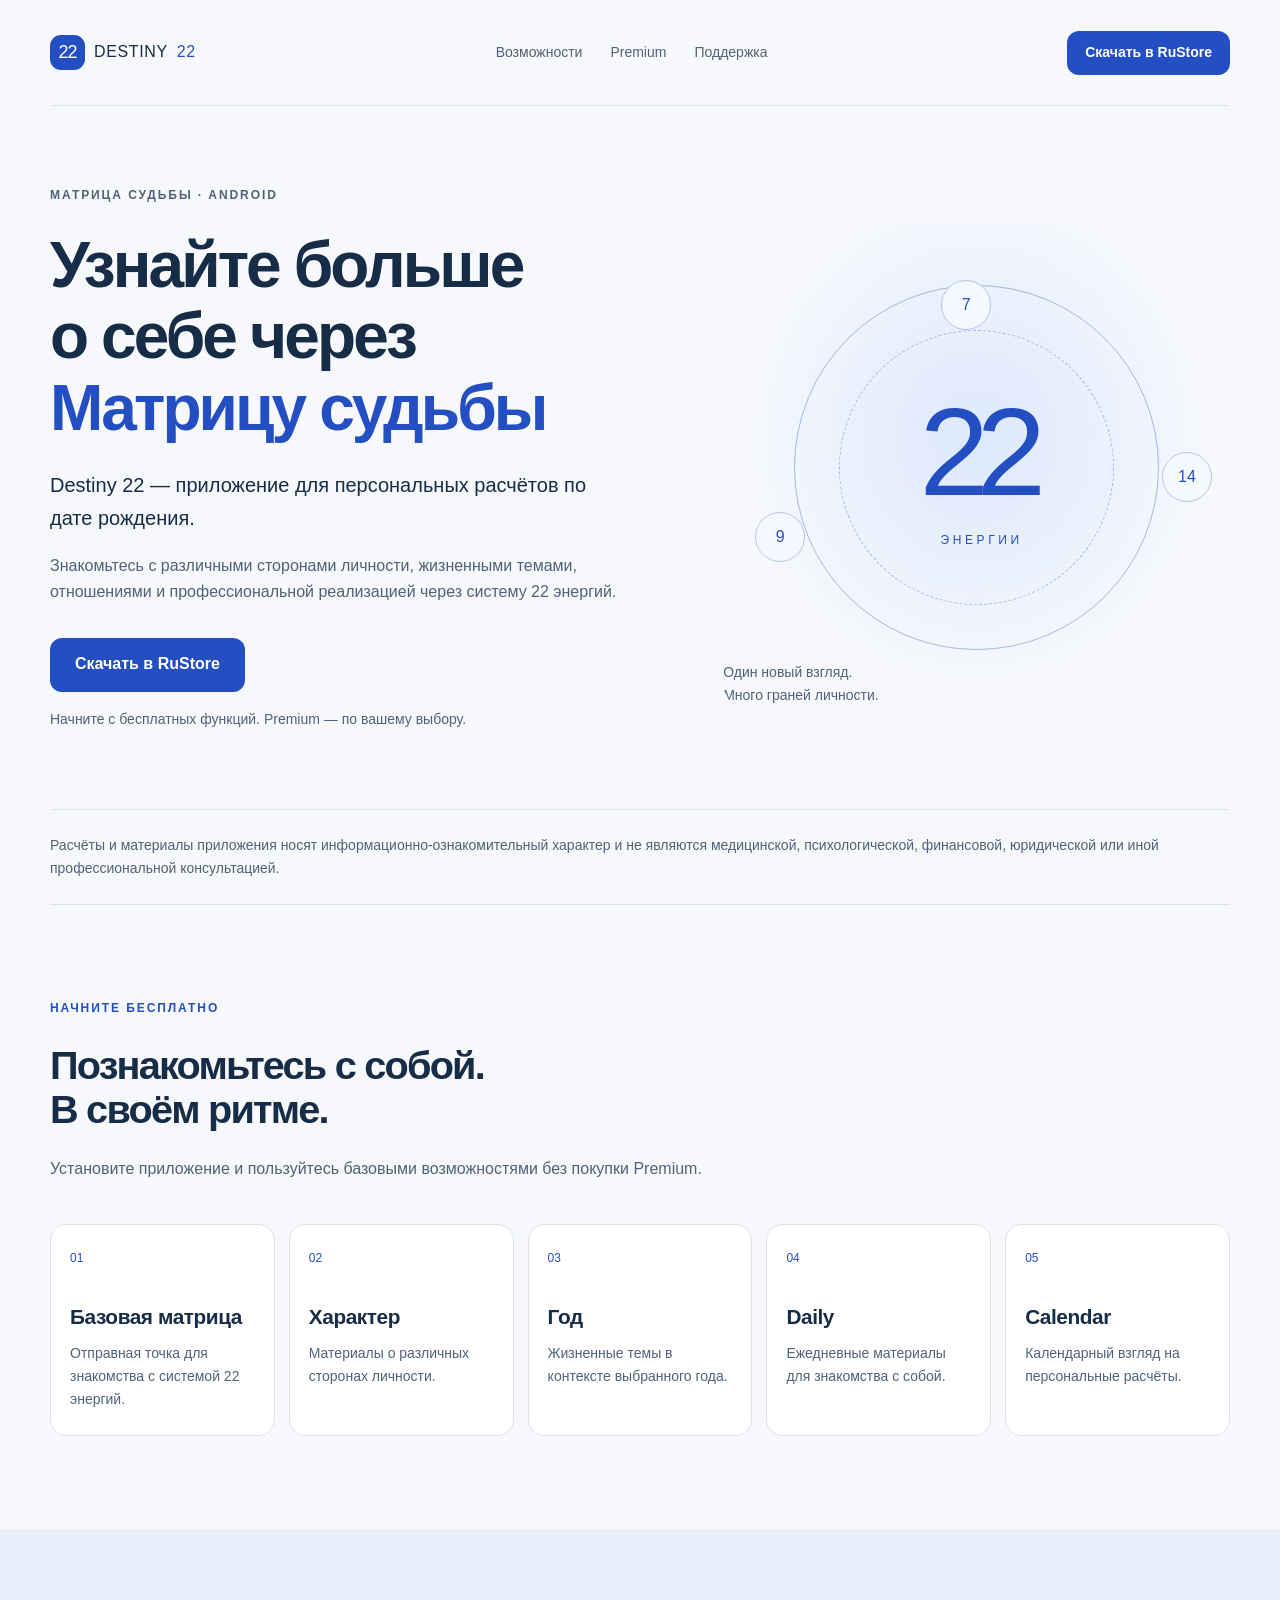
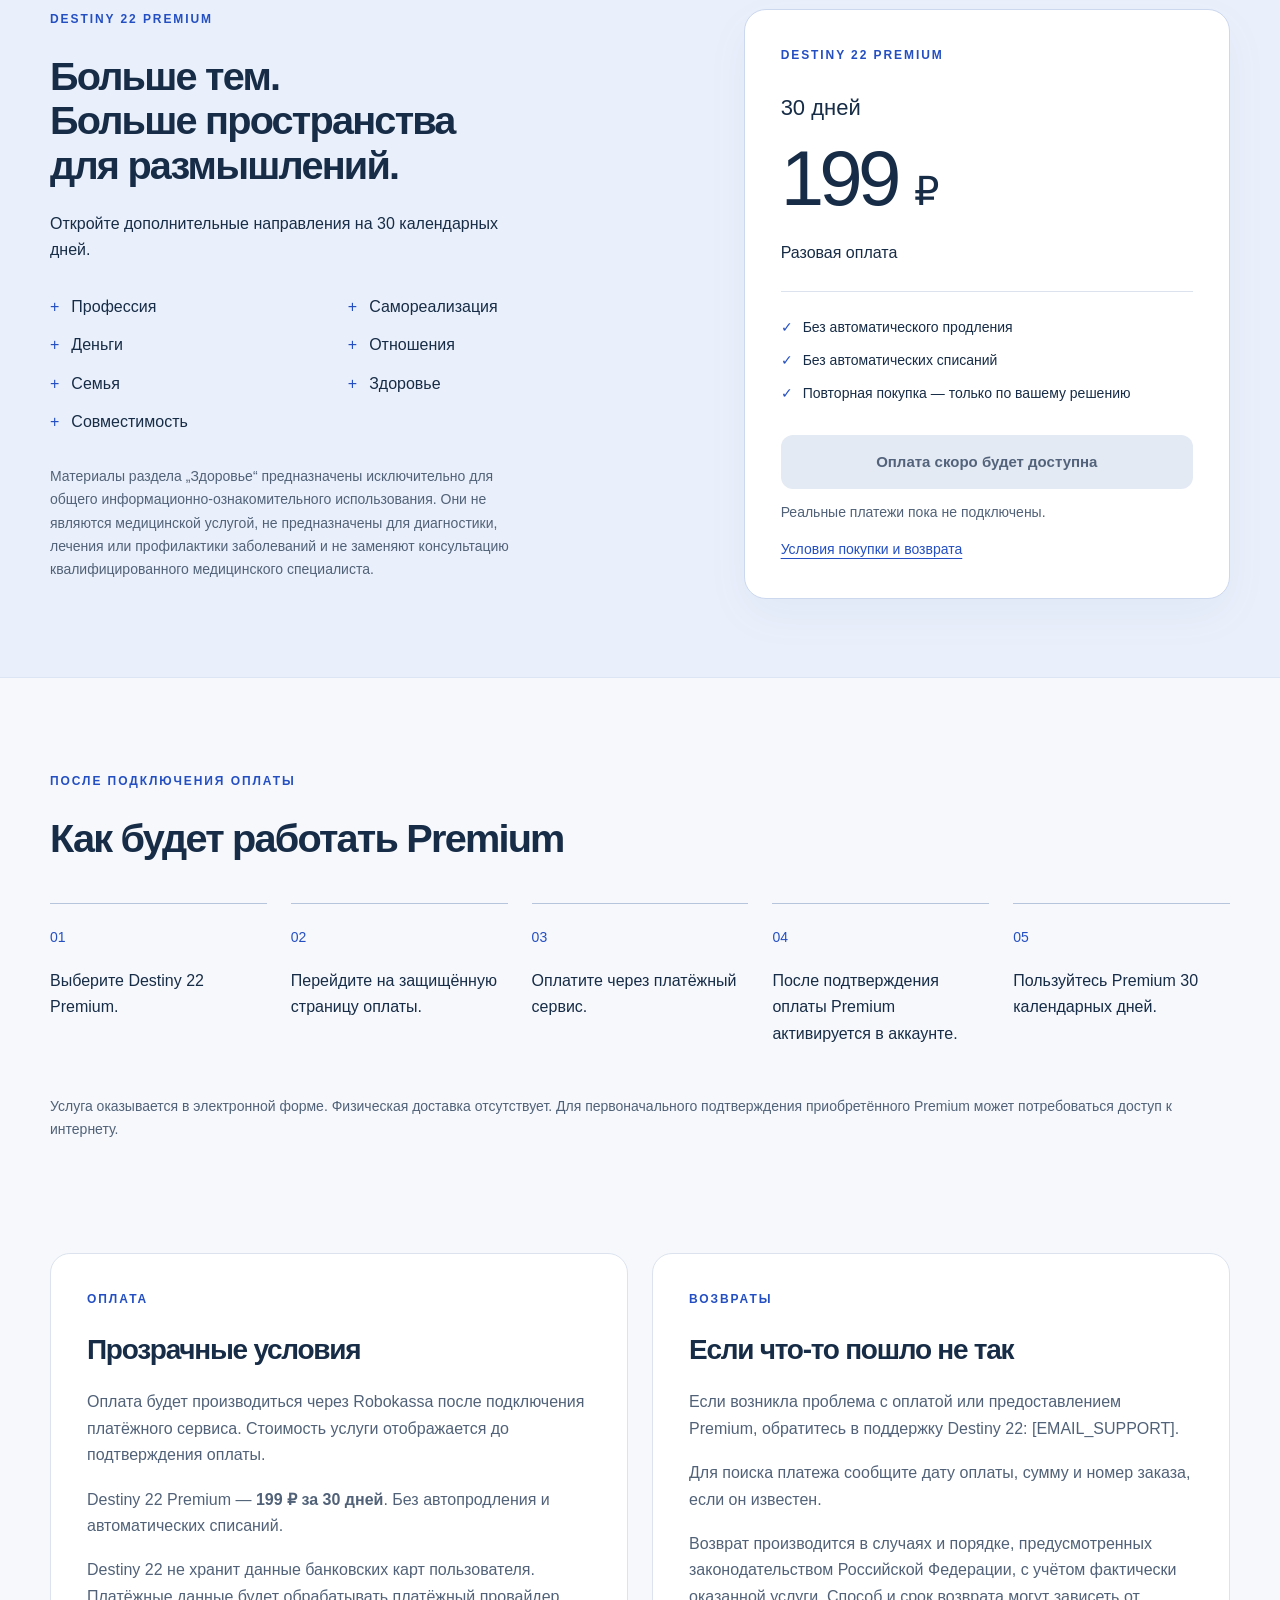
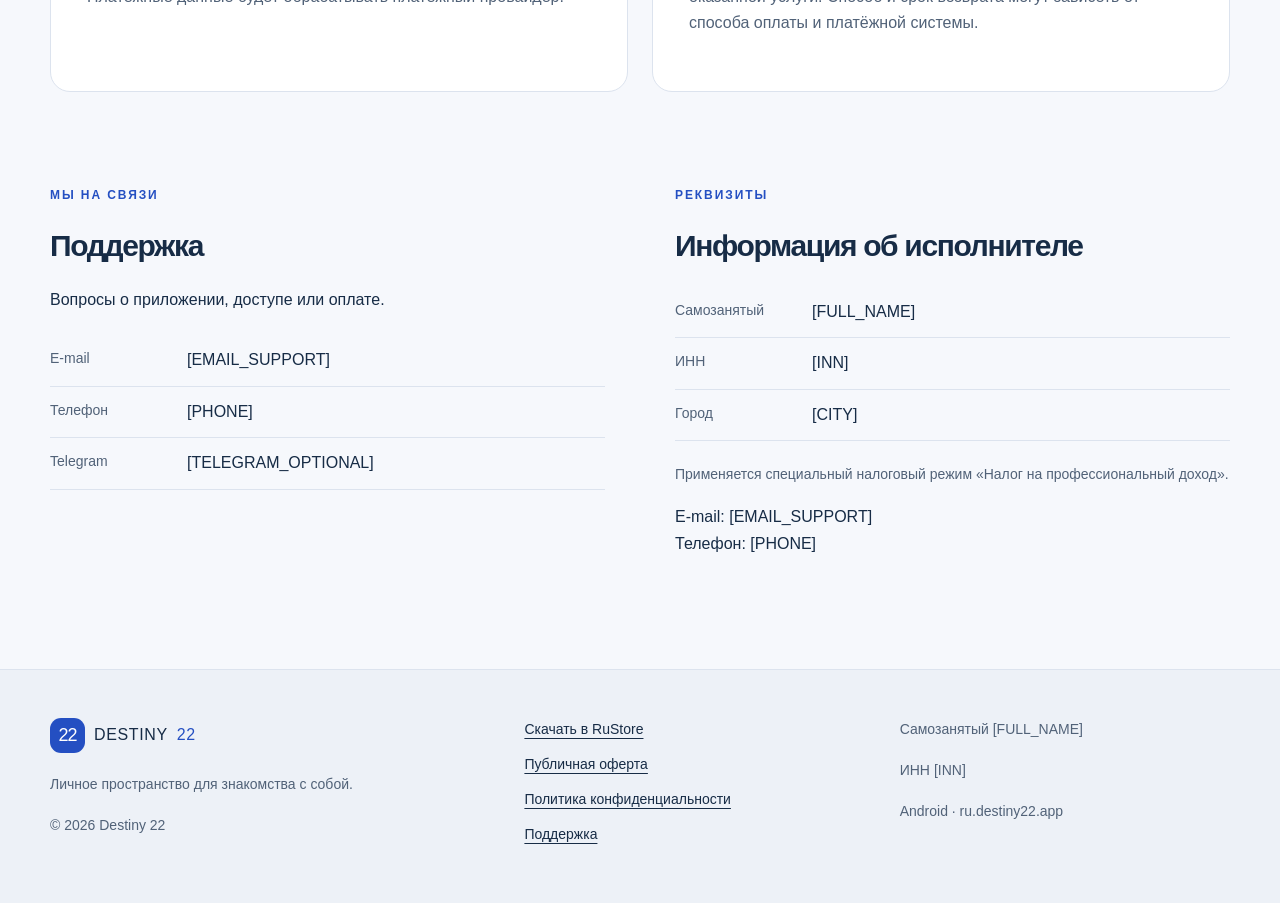
==== index.html @ fb20e552 "Initial Destiny 22 website" ====
<!doctype html><html lang="ru"><head><meta charset="utf-8"><meta name="viewport" content="width=device-width, initial-scale=1"><title>Destiny 22 — Матрица судьбы</title><meta name="description" content="Destiny 22 — Android-приложение для персональных расчётов по системе 22 энергий. Бесплатные функции и Premium-доступ."><meta property="og:type" content="website"><meta property="og:locale" content="ru_RU"><meta property="og:site_name" content="Destiny 22"><meta property="og:title" content="Destiny 22 — Матрица судьбы"><meta property="og:description" content="Destiny 22 — Android-приложение для персональных расчётов по системе 22 энергий. Бесплатные функции и Premium-доступ."><meta name="theme-color" content="#f6f8fc"><link rel="icon" href="assets/favicon.svg" type="image/svg+xml"><link rel="stylesheet" href="assets/style.css"><script src="assets/config.js" defer></script><script src="assets/site.js" defer></script></head><body><a class="skip" href="#main">К содержанию</a><header class="header wrap"><a class="brand" href="index.html" aria-label="Destiny 22 — главная"><span class="mark">22</span> DESTINY <b>22</b></a><nav aria-label="Основная навигация"><a href="index.html#features">Возможности</a><a href="index.html#premium">Premium</a><a href="index.html#support">Поддержка</a></nav><a class="button small" href="https://www.rustore.ru/catalog/app/ru.destiny22.app" target="_blank" rel="noopener noreferrer">Скачать в RuStore</a></header>
<main id="main"><section class="hero wrap"><div class="hero-copy"><p class="eyebrow">МАТРИЦА СУДЬБЫ · ANDROID</p><h1>Узнайте больше<br>о себе через<br><span>Матрицу судьбы</span></h1><p class="lead">Destiny 22 — приложение для персональных расчётов по дате рождения.</p><p>Знакомьтесь с различными сторонами личности, жизненными темами, отношениями и профессиональной реализацией через систему 22 энергий.</p><a class="button" href="https://www.rustore.ru/catalog/app/ru.destiny22.app" target="_blank" rel="noopener noreferrer">Скачать в RuStore</a><p class="fine">Начните с бесплатных функций. Premium — по вашему выбору.</p></div><div class="hero-art" aria-hidden="true"><div class="orbit orbit-one"></div><div class="orbit orbit-two"></div><span class="energy e1">7</span><span class="energy e2">14</span><span class="energy e3">9</span><div class="center-number">22<small>ЭНЕРГИИ</small></div><div class="art-label">Один новый взгляд.<br>Много граней личности.</div></div></section>
<div class="wrap"><p class="disclaimer">Расчёты и материалы приложения носят информационно-ознакомительный характер и не являются медицинской, психологической, финансовой, юридической или иной профессиональной консультацией.</p></div>
<section class="section wrap" id="features"><div class="section-heading"><p class="eyebrow">НАЧНИТЕ БЕСПЛАТНО</p><h2>Познакомьтесь с собой.<br>В своём ритме.</h2><p>Установите приложение и пользуйтесь базовыми возможностями без покупки Premium.</p></div><div class="free-grid"><article class="feature"><span class="feature-num">01</span><h3>Базовая матрица</h3><p>Отправная точка для знакомства с системой 22 энергий.</p></article><article class="feature"><span class="feature-num">02</span><h3>Характер</h3><p>Материалы о различных сторонах личности.</p></article><article class="feature"><span class="feature-num">03</span><h3>Год</h3><p>Жизненные темы в контексте выбранного года.</p></article><article class="feature"><span class="feature-num">04</span><h3>Daily</h3><p>Ежедневные материалы для знакомства с собой.</p></article><article class="feature"><span class="feature-num">05</span><h3>Calendar</h3><p>Календарный взгляд на персональные расчёты.</p></article>
</div></section><section class="premium-section" id="premium"><div class="wrap premium-grid"><div><p class="eyebrow">DESTINY 22 PREMIUM</p><h2>Больше тем.<br>Больше пространства<br>для размышлений.</h2><p>Откройте дополнительные направления на 30 календарных дней.</p><ul class="premium-features"><li>Профессия</li><li>Самореализация</li><li>Деньги</li><li>Отношения</li><li>Семья</li><li>Здоровье</li><li>Совместимость</li>
</ul><p class="fine">Материалы раздела „Здоровье“ предназначены исключительно для общего информационно-ознакомительного использования. Они не являются медицинской услугой, не предназначены для диагностики, лечения или профилактики заболеваний и не заменяют консультацию квалифицированного медицинского специалиста.</p></div><article class="price-card"><p class="eyebrow">DESTINY 22 PREMIUM</p><p class="duration">30 дней</p><p class="price">199 <span>₽</span></p><p>Разовая оплата</p><div class="price-divider"></div><ul class="checks"><li>Без автоматического продления</li><li>Без автоматических списаний</li><li>Повторная покупка — только по вашему решению</li></ul><div id="payment-slot"><button class="button payment-button" disabled aria-describedby="payment-status">Оплата скоро будет доступна</button></div><p class="fine" id="payment-status">Реальные платежи пока не подключены.</p><a class="text-link" href="offer/index.html">Условия покупки и возврата</a></article></div></section>
<section class="section wrap" id="how"><div class="section-heading"><p class="eyebrow">ПОСЛЕ ПОДКЛЮЧЕНИЯ ОПЛАТЫ</p><h2>Как будет работать Premium</h2></div><ol class="steps"><li><span>01</span><p>Выберите Destiny 22 Premium.</p></li><li><span>02</span><p>Перейдите на защищённую страницу оплаты.</p></li><li><span>03</span><p>Оплатите через платёжный сервис.</p></li><li><span>04</span><p>После подтверждения оплаты Premium активируется в аккаунте.</p></li><li><span>05</span><p>Пользуйтесь Premium 30 календарных дней.</p></li>
</ol><p class="fine">Услуга оказывается в электронной форме. Физическая доставка отсутствует. Для первоначального подтверждения приобретённого Premium может потребоваться доступ к интернету.</p></section>
<section class="wrap info-grid"><article class="info-card"><p class="eyebrow">ОПЛАТА</p><h2>Прозрачные условия</h2><p>Оплата будет производиться через Robokassa после подключения платёжного сервиса. Стоимость услуги отображается до подтверждения оплаты.</p><p>Destiny 22 Premium — <strong>199 ₽ за 30 дней</strong>. Без автопродления и автоматических списаний.</p><p>Destiny 22 не хранит данные банковских карт пользователя. Платёжные данные будет обрабатывать платёжный провайдер.</p></article><article class="info-card" id="refunds"><p class="eyebrow">ВОЗВРАТЫ</p><h2>Если что-то пошло не так</h2><p>Если возникла проблема с оплатой или предоставлением Premium, обратитесь в поддержку Destiny 22: <span data-contact="email">[EMAIL_SUPPORT]</span>.</p><p>Для поиска платежа сообщите дату оплаты, сумму и номер заказа, если он известен.</p><p>Возврат производится в случаях и порядке, предусмотренных законодательством Российской Федерации, с учётом фактически оказанной услуги. Способ и срок возврата могут зависеть от способа оплаты и платёжной системы.</p></article></section>
<section class="section wrap contact-grid"><article id="support"><p class="eyebrow">МЫ НА СВЯЗИ</p><h2>Поддержка</h2><p>Вопросы о приложении, доступе или оплате.</p><dl class="details"><div><dt>E-mail</dt><dd><span data-contact="email">[EMAIL_SUPPORT]</span></dd></div><div><dt>Телефон</dt><dd><span data-contact="phone">[PHONE]</span></dd></div><div><dt>Telegram</dt><dd><span data-contact="telegram">[TELEGRAM_OPTIONAL]</span></dd></div></dl></article><article><p class="eyebrow">РЕКВИЗИТЫ</p><h2>Информация об исполнителе</h2><dl class="details"><div><dt>Самозанятый</dt><dd data-field="fullName">[FULL_NAME]</dd></div><div><dt>ИНН</dt><dd data-field="inn">[INN]</dd></div><div><dt>Город</dt><dd data-field="city">[CITY]</dd></div></dl><p class="fine">Применяется специальный налоговый режим «Налог на профессиональный доход».</p><p>E-mail: <span data-contact="email">[EMAIL_SUPPORT]</span><br>Телефон: <span data-contact="phone">[PHONE]</span></p></article></section></main><footer class="footer"><div class="wrap footer-grid"><div><a class="brand" href="index.html"><span class="mark">22</span> DESTINY <b>22</b></a><p>Личное пространство для знакомства с собой.</p><p class="fine">© 2026 Destiny 22</p></div><nav aria-label="Ссылки в подвале"><a href="https://www.rustore.ru/catalog/app/ru.destiny22.app" target="_blank" rel="noopener noreferrer">Скачать в RuStore</a><a href="offer/index.html">Публичная оферта</a><a href="privacy/index.html">Политика конфиденциальности</a><a href="index.html#support">Поддержка</a></nav><div><p>Самозанятый <span data-field="fullName">[FULL_NAME]</span></p><p>ИНН <span data-field="inn">[INN]</span></p><p class="fine">Android · ru.destiny22.app</p></div></div></footer></body></html>
---- assets/style.css ----
:root{--ink:#172c46;--muted:#516278;--blue:#244fc2;--line:#dce3ee;--bg:#f6f8fc}*{box-sizing:border-box}html{scroll-behavior:smooth;scroll-padding-top:30px}body{margin:0;background:var(--bg);color:var(--ink);font-family:Arial,Helvetica,sans-serif;font-size:16px;line-height:1.65}a{color:var(--blue);text-underline-offset:4px}button,a{-webkit-tap-highlight-color:transparent}a:focus-visible,button:focus-visible,summary:focus-visible{outline:3px solid #bd5800;outline-offset:5px}p{margin:0 0 18px}h1,h2,h3{line-height:1.12;letter-spacing:-.045em;margin:0 0 24px}h1{font-size:clamp(2.7rem,5vw,4.65rem);font-weight:600}h2{font-size:clamp(2rem,3.1vw,3rem);font-weight:600}h3{font-size:1.3rem;letter-spacing:-.02em}ul{padding-left:20px}.wrap{width:min(1180px,calc(100% - 64px));margin:auto}.header{display:flex;align-items:center;justify-content:space-between;gap:24px;min-height:106px;border-bottom:1px solid var(--line)}.brand{display:inline-flex;align-items:center;gap:9px;color:var(--ink);text-decoration:none;font-size:16px;letter-spacing:.04em;white-space:nowrap}.brand b{font-weight:400;color:var(--blue)}.mark{display:grid;place-items:center;background:var(--blue);color:white;width:35px;height:35px;border-radius:11px;font-size:18px;letter-spacing:-.05em}.header nav{display:flex;gap:28px}.header nav a{color:var(--muted);font-size:14px;text-decoration:none;padding:12px 0}.button{display:inline-flex;align-items:center;justify-content:center;min-height:54px;padding:14px 25px;border-radius:12px;background:var(--blue);color:#fff;text-decoration:none;border:0;font:inherit;font-weight:600;line-height:1.3}.button:hover{background:#1d3e98}.small{min-height:44px;font-size:14px;padding:12px 18px}.hero{display:grid;grid-template-columns:1.2fr 1fr;align-items:center;gap:65px;padding-top:80px;padding-bottom:60px}.eyebrow{font-size:12px;letter-spacing:.16em;font-weight:700;color:var(--blue);margin-bottom:24px}.hero h1 span{color:var(--blue)}.hero-copy>p:not(.eyebrow){max-width:570px}.hero .lead{font-size:20px;color:var(--ink)}.hero-copy>p{color:var(--muted)}.hero .button{margin:14px 0 16px}.fine{font-size:14px;color:var(--muted)}.hero-art{min-height:490px;position:relative;display:grid;place-items:center;background:radial-gradient(ellipse at 50% 44%,#dce8fd,transparent 64%);overflow:hidden;border-radius:30px}.orbit{position:absolute;border:1px solid #a4b9db;border-radius:50%;width:365px;height:365px}.orbit-two{width:275px;height:275px;border-style:dashed;transform:rotate(30deg)}.center-number{font-size:125px;line-height:1;letter-spacing:-.1em;color:var(--blue);font-weight:400;z-index:1}.center-number small{display:block;font-size:12px;letter-spacing:.3em;text-align:center;padding-top:20px;padding-left:10px}.energy{position:absolute;display:grid;place-items:center;width:50px;height:50px;border:1px solid #b4c6e0;background:#f4f8ff;border-radius:50%;color:var(--blue)}.e1{top:58px;left:43%}.e2{top:230px;right:18px}.e3{top:290px;left:32px}.art-label{position:absolute;bottom:5px;left:0;font-size:14px;color:var(--muted)}.disclaimer{font-size:14px;color:var(--muted);border-top:1px solid var(--line);border-bottom:1px solid var(--line);padding:24px 0;margin:0}.section{padding-top:94px;padding-bottom:94px}.section-heading{max-width:680px;margin-bottom:42px}.section-heading>p:not(.eyebrow){color:var(--muted)}.free-grid{display:grid;grid-template-columns:repeat(5,1fr);gap:14px}.feature{padding:24px 19px;background:#fff;border:1px solid var(--line);border-radius:16px}.feature-num{font-size:12px;color:var(--blue);display:block;margin-bottom:36px}.feature h3{margin-bottom:14px}.feature p{font-size:14px;color:var(--muted);margin:0}.premium-section{background:#eaf0fb;border-top:1px solid #dce5f4;border-bottom:1px solid #dce5f4;padding:78px 0}.premium-grid{display:grid;grid-template-columns:1.2fr 1fr;gap:110px;align-items:center}.premium-grid>div>p{max-width:490px}.premium-features{list-style:none;padding:0;display:grid;grid-template-columns:1fr 1fr;gap:12px;margin:30px 0}.premium-features li:before{content:'+';color:var(--blue);margin-right:12px}.price-card{background:#fff;padding:36px;border:1px solid #ccd8ee;border-radius:22px;box-shadow:0 16px 45px #1a458c0c}.duration{font-size:22px;margin-bottom:10px}.price{font-size:78px;line-height:1.1;letter-spacing:-.06em;margin-bottom:18px}.price span{font-size:40px}.price-divider{height:1px;background:var(--line);margin:24px 0}.checks{list-style:none;padding:0;font-size:14px;margin:0 0 30px}.checks li{margin-bottom:10px}.checks li:before{content:'✓';color:var(--blue);margin-right:10px}.payment-button{width:100%;font-size:15px}.payment-button:disabled{background:#e4eaf3;color:#52637b;cursor:not-allowed}.price-card .fine{margin:12px 0}.text-link{font-size:14px}.steps{display:grid;grid-template-columns:repeat(5,1fr);list-style:none;padding:0;gap:24px;margin:0 0 30px}.steps li{border-top:1px solid #b6c5dc;padding-top:20px}.steps span{font-size:14px;color:var(--blue)}.steps p{font-size:16px;margin-top:18px}.info-grid{display:grid;grid-template-columns:1fr 1fr;gap:24px}.info-card{padding:36px;border:1px solid var(--line);border-radius:20px;background:#fff}.info-card h2{font-size:28px}.info-card p:not(.eyebrow){color:var(--muted)}.contact-grid{display:grid;grid-template-columns:1fr 1fr;gap:70px}.contact-grid h2{font-size:30px}.details{margin:22px 0}.details>div{display:grid;grid-template-columns:125px 1fr;padding:12px 0;border-bottom:1px solid var(--line);gap:12px}.details dt{color:var(--muted);font-size:14px}.details dd{margin:0;overflow-wrap:anywhere}.footer{background:#edf1f7;padding:48px 0;border-top:1px solid var(--line)}.footer-grid{display:grid;grid-template-columns:1.3fr 1fr 1fr;gap:45px}.footer .brand{margin-bottom:20px}.footer p{font-size:14px;color:var(--muted)}.footer nav{display:flex;flex-direction:column;gap:12px}.footer nav a{font-size:14px;color:var(--ink);width:fit-content}.skip{position:fixed;left:15px;top:-100px;padding:10px;background:white;z-index:10}.skip:focus{top:10px}.legal{padding:70px 0 90px}.legal>h1{max-width:900px;font-size:clamp(2.3rem,4.5vw,4rem);overflow-wrap:anywhere}.legal>.lead{max-width:760px;color:var(--muted);font-size:20px}.legal-layout{display:grid;grid-template-columns:270px 1fr;gap:70px;margin-top:50px}.legal aside nav{display:flex;flex-direction:column;gap:12px;padding-top:20px}.legal aside a{font-size:14px;color:var(--muted);text-decoration:none}.legal summary{font-weight:600;cursor:pointer;min-height:44px}.legal-body h2{font-size:25px;letter-spacing:-.025em;margin-bottom:18px}.legal-body section{margin-bottom:42px;scroll-margin-top:28px}.legal-body p{color:var(--muted);overflow-wrap:anywhere}.notice{background:#e9effa;padding:20px 24px;border-left:3px solid var(--blue);font-size:14px;margin-bottom:38px}body{overflow-wrap:break-word}@media(max-width:1000px){.hero{gap:20px}.hero-art{min-height:430px}.orbit{width:290px;height:290px}.orbit-two{width:210px;height:210px}.free-grid{grid-template-columns:repeat(3,1fr)}.premium-grid{gap:45px}.header nav{gap:18px}.legal-layout{gap:35px;grid-template-columns:220px 1fr}.steps{gap:15px}}@media(max-width:700px){.wrap{width:calc(100% - 40px)}.header{flex-wrap:wrap;padding:20px 0;gap:14px;min-height:auto}.header .small{font-size:12px;padding:10px;min-height:44px}.header nav{order:3;width:100%;justify-content:space-between}.header nav a{padding:4px 0;min-height:32px}.hero{grid-template-columns:1fr;padding-top:45px;gap:25px;padding-bottom:30px}.hero h1{font-size:clamp(2.4rem,9vw,3.7rem)}.hero .lead{font-size:18px}.hero-art{min-height:330px}.orbit{width:270px;height:270px}.orbit-two{width:200px;height:200px}.center-number{font-size:96px}.e1{top:10px}.e2{top:155px;right:5px}.e3{top:208px;left:7px}.art-label{font-size:12px}.section{padding:60px 0}.free-grid{grid-template-columns:1fr}.feature{padding:22px;display:grid;grid-template-columns:35px 1fr;column-gap:14px}.feature-num{grid-row:1/3;margin:3px 0}.feature h3{margin-bottom:8px}.feature p{grid-column:2}.premium-grid,.info-grid,.contact-grid,.footer-grid,.legal-layout{grid-template-columns:1fr;gap:35px}.premium-section{padding:55px 0}.premium-features{font-size:15px;gap:12px 8px}.price-card,.info-card{padding:28px 24px}.steps{grid-template-columns:1fr;gap:20px}.steps li{display:grid;grid-template-columns:40px 1fr;gap:12px;padding-top:16px}.steps p{margin:0}.footer-grid{gap:28px}.legal{padding:45px 0 60px}.legal-layout{margin-top:30px}.legal aside{border:1px solid var(--line);padding:20px;border-radius:14px}.legal-body h2{font-size:23px}.eyebrow{margin-bottom:18px}.details>div{grid-template-columns:100px 1fr}}@media(prefers-reduced-motion:reduce){html{scroll-behavior:auto}}
.premium-grid>*{min-width:0}.premium-features>*{min-width:0;overflow-wrap:anywhere}
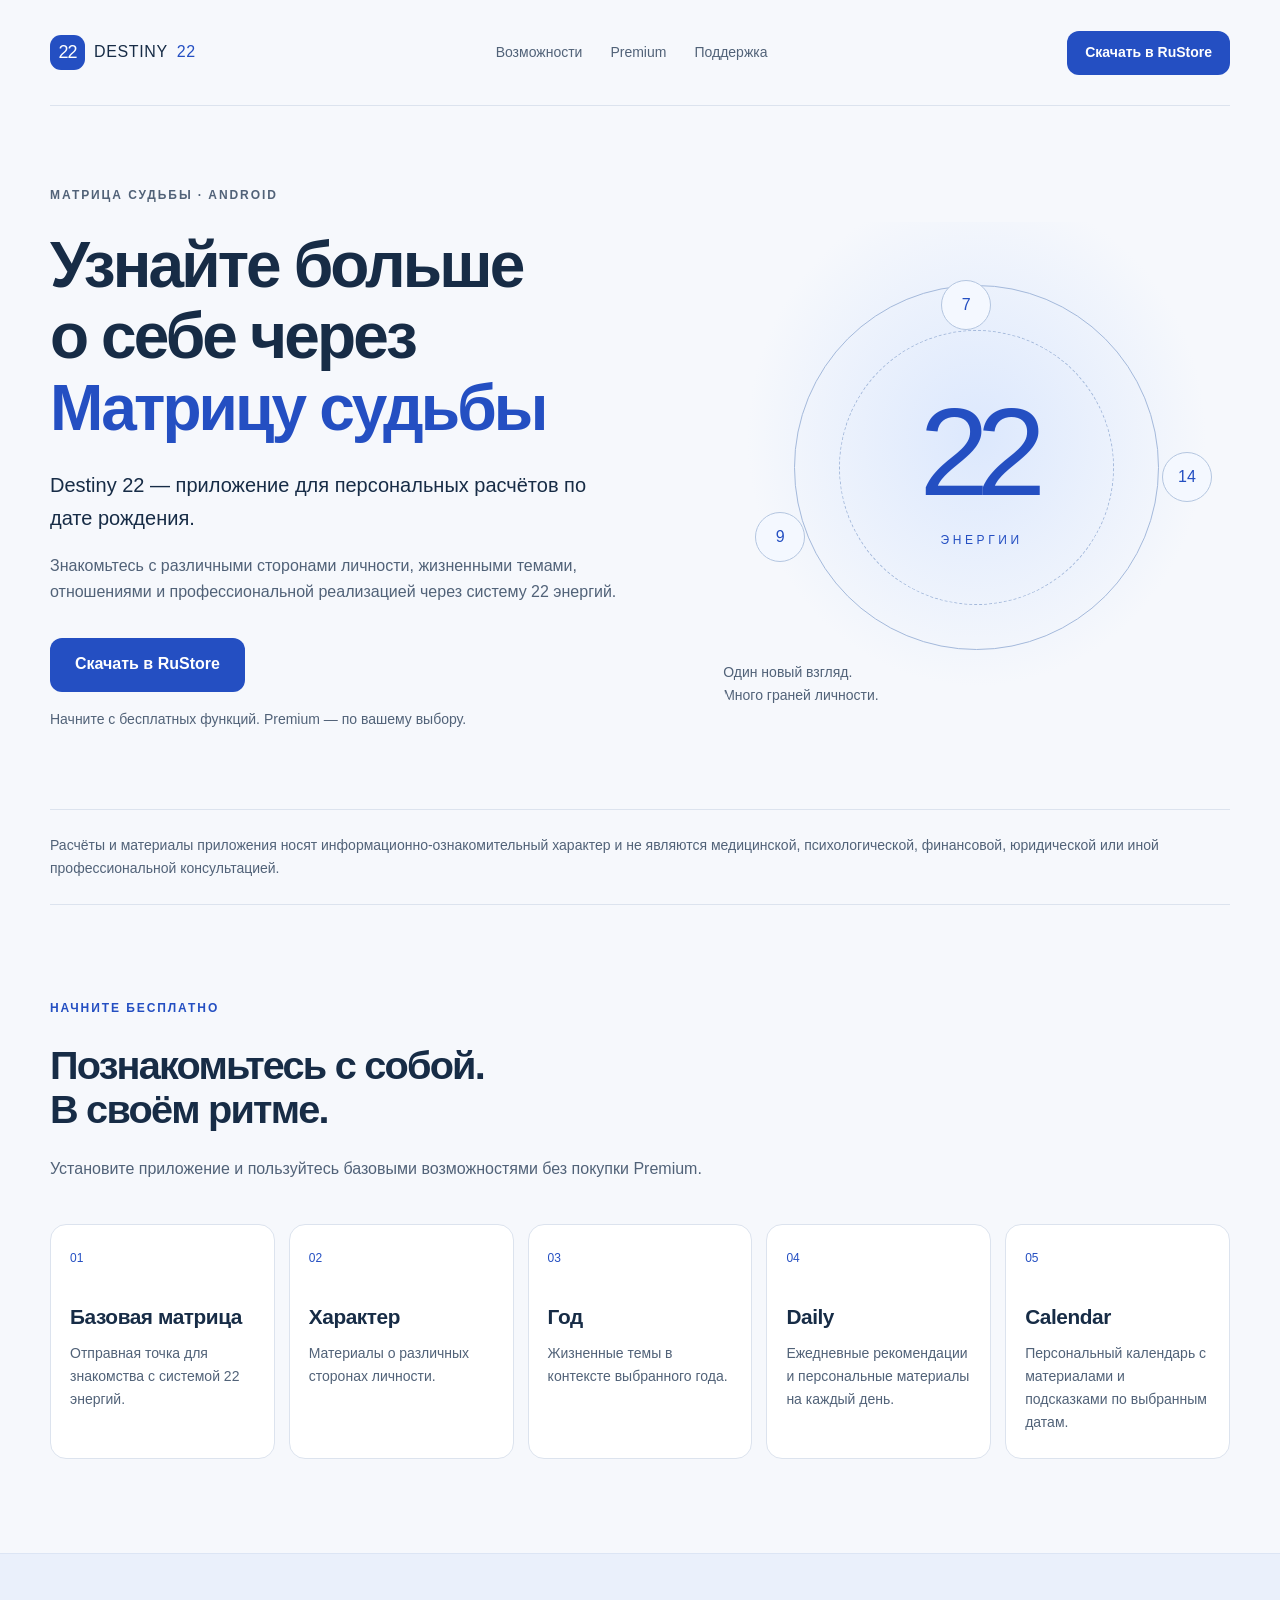
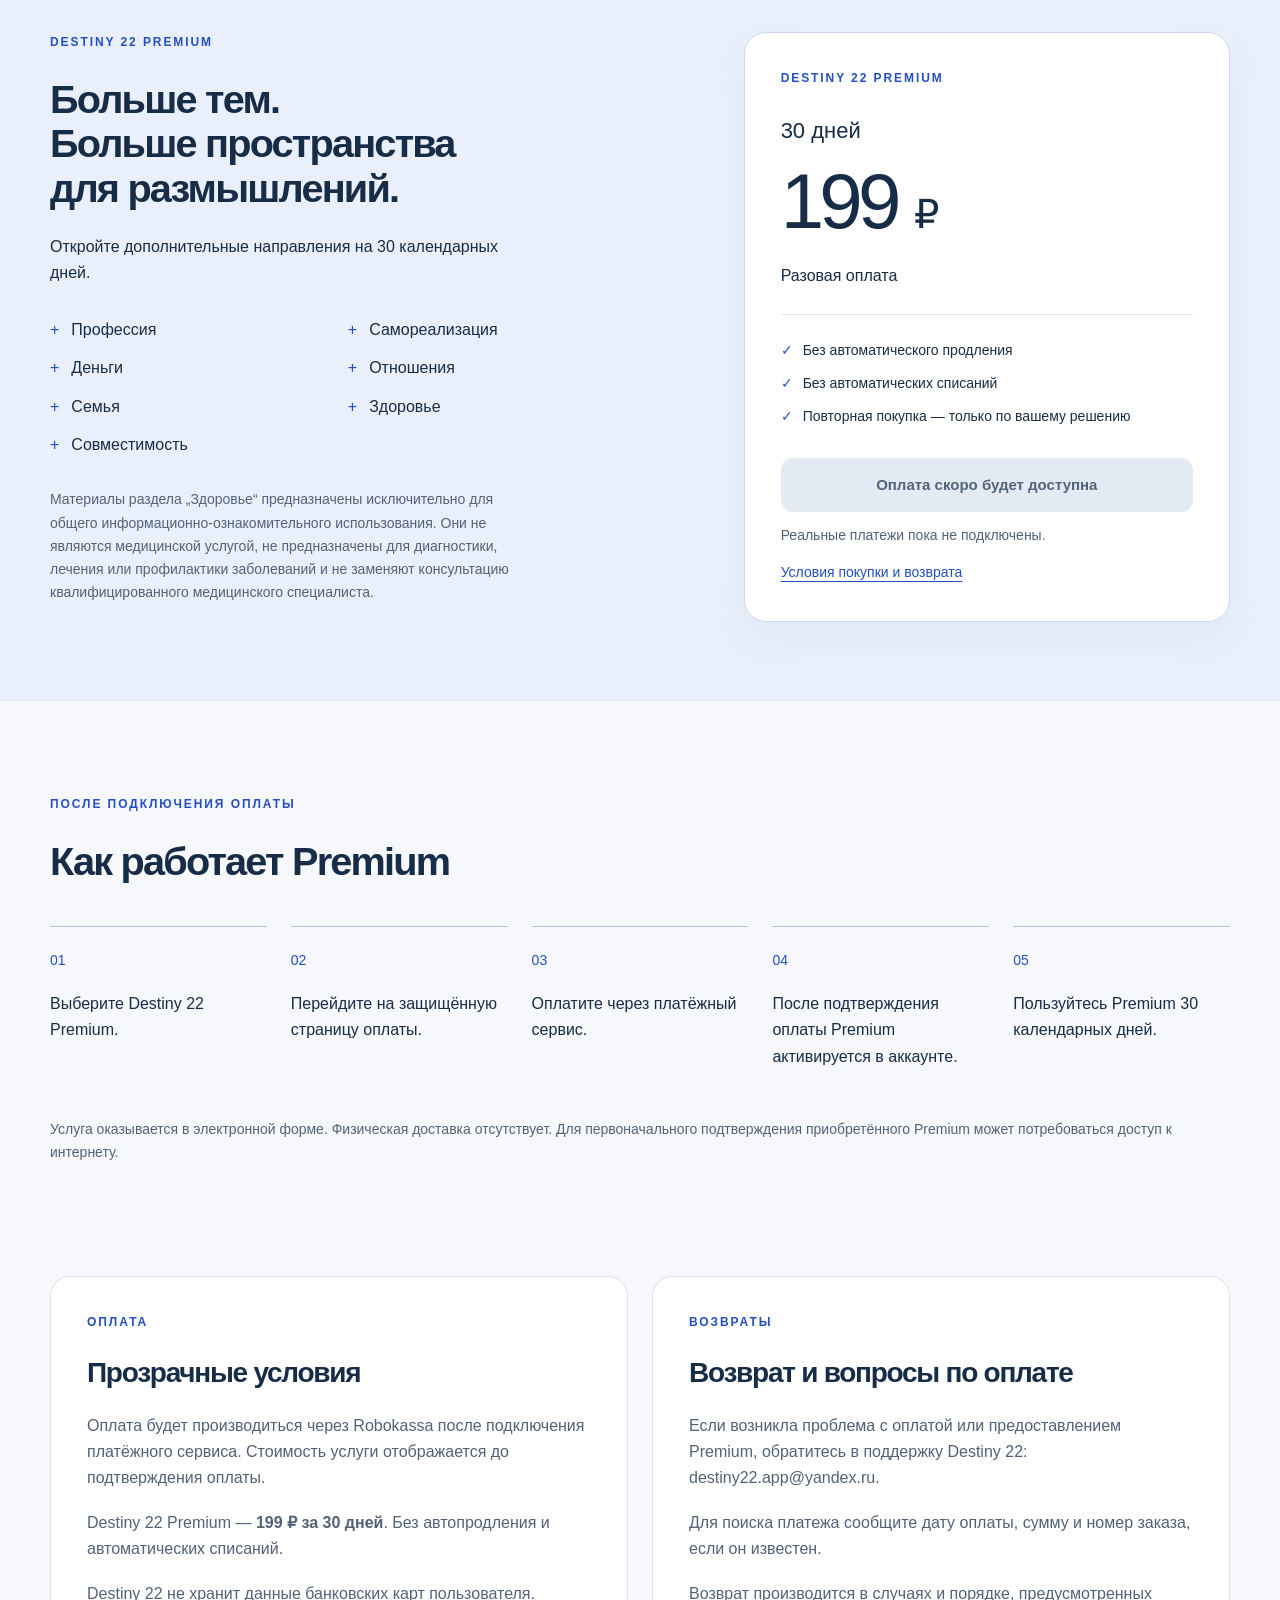
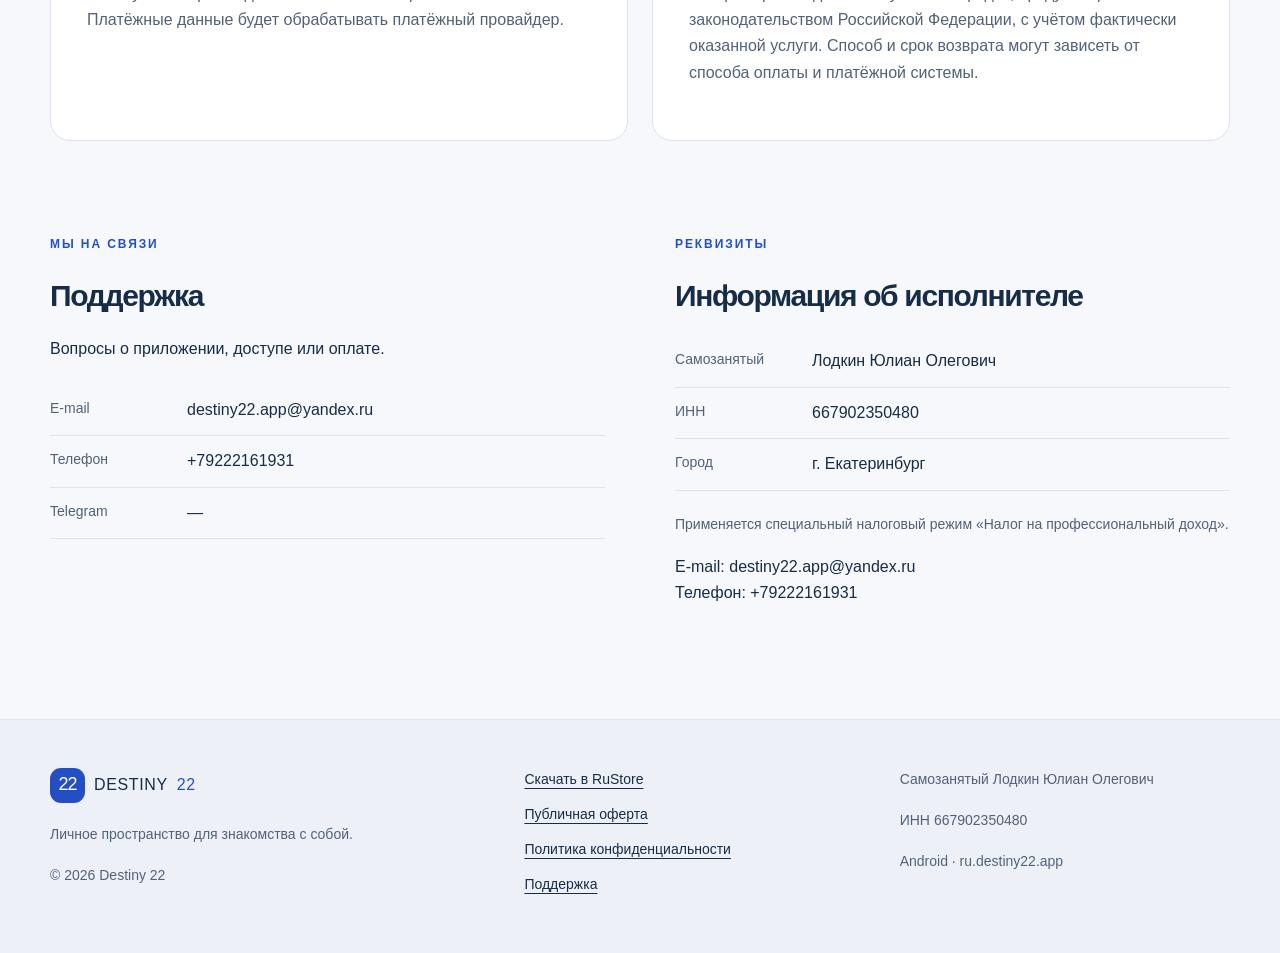
==== commit 4629023e: "Update Destiny 22 landing content" ====
--- a/index.html
+++ b/index.html
@@ -1,10 +1,10 @@
 <!doctype html><html lang="ru"><head><meta charset="utf-8"><meta name="viewport" content="width=device-width, initial-scale=1"><title>Destiny 22 — Матрица судьбы</title><meta name="description" content="Destiny 22 — Android-приложение для персональных расчётов по системе 22 энергий. Бесплатные функции и Premium-доступ."><meta property="og:type" content="website"><meta property="og:locale" content="ru_RU"><meta property="og:site_name" content="Destiny 22"><meta property="og:title" content="Destiny 22 — Матрица судьбы"><meta property="og:description" content="Destiny 22 — Android-приложение для персональных расчётов по системе 22 энергий. Бесплатные функции и Premium-доступ."><meta name="theme-color" content="#f6f8fc"><link rel="icon" href="assets/favicon.svg" type="image/svg+xml"><link rel="stylesheet" href="assets/style.css"><script src="assets/config.js" defer></script><script src="assets/site.js" defer></script></head><body><a class="skip" href="#main">К содержанию</a><header class="header wrap"><a class="brand" href="index.html" aria-label="Destiny 22 — главная"><span class="mark">22</span> DESTINY <b>22</b></a><nav aria-label="Основная навигация"><a href="index.html#features">Возможности</a><a href="index.html#premium">Premium</a><a href="index.html#support">Поддержка</a></nav><a class="button small" href="https://www.rustore.ru/catalog/app/ru.destiny22.app" target="_blank" rel="noopener noreferrer">Скачать в RuStore</a></header>
 <main id="main"><section class="hero wrap"><div class="hero-copy"><p class="eyebrow">МАТРИЦА СУДЬБЫ · ANDROID</p><h1>Узнайте больше<br>о себе через<br><span>Матрицу судьбы</span></h1><p class="lead">Destiny 22 — приложение для персональных расчётов по дате рождения.</p><p>Знакомьтесь с различными сторонами личности, жизненными темами, отношениями и профессиональной реализацией через систему 22 энергий.</p><a class="button" href="https://www.rustore.ru/catalog/app/ru.destiny22.app" target="_blank" rel="noopener noreferrer">Скачать в RuStore</a><p class="fine">Начните с бесплатных функций. Premium — по вашему выбору.</p></div><div class="hero-art" aria-hidden="true"><div class="orbit orbit-one"></div><div class="orbit orbit-two"></div><span class="energy e1">7</span><span class="energy e2">14</span><span class="energy e3">9</span><div class="center-number">22<small>ЭНЕРГИИ</small></div><div class="art-label">Один новый взгляд.<br>Много граней личности.</div></div></section>
 <div class="wrap"><p class="disclaimer">Расчёты и материалы приложения носят информационно-ознакомительный характер и не являются медицинской, психологической, финансовой, юридической или иной профессиональной консультацией.</p></div>
-<section class="section wrap" id="features"><div class="section-heading"><p class="eyebrow">НАЧНИТЕ БЕСПЛАТНО</p><h2>Познакомьтесь с собой.<br>В своём ритме.</h2><p>Установите приложение и пользуйтесь базовыми возможностями без покупки Premium.</p></div><div class="free-grid"><article class="feature"><span class="feature-num">01</span><h3>Базовая матрица</h3><p>Отправная точка для знакомства с системой 22 энергий.</p></article><article class="feature"><span class="feature-num">02</span><h3>Характер</h3><p>Материалы о различных сторонах личности.</p></article><article class="feature"><span class="feature-num">03</span><h3>Год</h3><p>Жизненные темы в контексте выбранного года.</p></article><article class="feature"><span class="feature-num">04</span><h3>Daily</h3><p>Ежедневные материалы для знакомства с собой.</p></article><article class="feature"><span class="feature-num">05</span><h3>Calendar</h3><p>Календарный взгляд на персональные расчёты.</p></article>
+<section class="section wrap" id="features"><div class="section-heading"><p class="eyebrow">НАЧНИТЕ БЕСПЛАТНО</p><h2>Познакомьтесь с собой.<br>В своём ритме.</h2><p>Установите приложение и пользуйтесь базовыми возможностями без покупки Premium.</p></div><div class="free-grid"><article class="feature"><span class="feature-num">01</span><h3>Базовая матрица</h3><p>Отправная точка для знакомства с системой 22 энергий.</p></article><article class="feature"><span class="feature-num">02</span><h3>Характер</h3><p>Материалы о различных сторонах личности.</p></article><article class="feature"><span class="feature-num">03</span><h3>Год</h3><p>Жизненные темы в контексте выбранного года.</p></article><article class="feature"><span class="feature-num">04</span><h3>Daily</h3><p>Ежедневные рекомендации и персональные материалы на каждый день.</p></article><article class="feature"><span class="feature-num">05</span><h3>Calendar</h3><p>Персональный календарь с материалами и подсказками по выбранным датам.</p></article>
 </div></section><section class="premium-section" id="premium"><div class="wrap premium-grid"><div><p class="eyebrow">DESTINY 22 PREMIUM</p><h2>Больше тем.<br>Больше пространства<br>для размышлений.</h2><p>Откройте дополнительные направления на 30 календарных дней.</p><ul class="premium-features"><li>Профессия</li><li>Самореализация</li><li>Деньги</li><li>Отношения</li><li>Семья</li><li>Здоровье</li><li>Совместимость</li>
 </ul><p class="fine">Материалы раздела „Здоровье“ предназначены исключительно для общего информационно-ознакомительного использования. Они не являются медицинской услугой, не предназначены для диагностики, лечения или профилактики заболеваний и не заменяют консультацию квалифицированного медицинского специалиста.</p></div><article class="price-card"><p class="eyebrow">DESTINY 22 PREMIUM</p><p class="duration">30 дней</p><p class="price">199 <span>₽</span></p><p>Разовая оплата</p><div class="price-divider"></div><ul class="checks"><li>Без автоматического продления</li><li>Без автоматических списаний</li><li>Повторная покупка — только по вашему решению</li></ul><div id="payment-slot"><button class="button payment-button" disabled aria-describedby="payment-status">Оплата скоро будет доступна</button></div><p class="fine" id="payment-status">Реальные платежи пока не подключены.</p><a class="text-link" href="offer/index.html">Условия покупки и возврата</a></article></div></section>
-<section class="section wrap" id="how"><div class="section-heading"><p class="eyebrow">ПОСЛЕ ПОДКЛЮЧЕНИЯ ОПЛАТЫ</p><h2>Как будет работать Premium</h2></div><ol class="steps"><li><span>01</span><p>Выберите Destiny 22 Premium.</p></li><li><span>02</span><p>Перейдите на защищённую страницу оплаты.</p></li><li><span>03</span><p>Оплатите через платёжный сервис.</p></li><li><span>04</span><p>После подтверждения оплаты Premium активируется в аккаунте.</p></li><li><span>05</span><p>Пользуйтесь Premium 30 календарных дней.</p></li>
+<section class="section wrap" id="how"><div class="section-heading"><p class="eyebrow">ПОСЛЕ ПОДКЛЮЧЕНИЯ ОПЛАТЫ</p><h2>Как работает Premium</h2></div><ol class="steps"><li><span>01</span><p>Выберите Destiny 22 Premium.</p></li><li><span>02</span><p>Перейдите на защищённую страницу оплаты.</p></li><li><span>03</span><p>Оплатите через платёжный сервис.</p></li><li><span>04</span><p>После подтверждения оплаты Premium активируется в аккаунте.</p></li><li><span>05</span><p>Пользуйтесь Premium 30 календарных дней.</p></li>
 </ol><p class="fine">Услуга оказывается в электронной форме. Физическая доставка отсутствует. Для первоначального подтверждения приобретённого Premium может потребоваться доступ к интернету.</p></section>
-<section class="wrap info-grid"><article class="info-card"><p class="eyebrow">ОПЛАТА</p><h2>Прозрачные условия</h2><p>Оплата будет производиться через Robokassa после подключения платёжного сервиса. Стоимость услуги отображается до подтверждения оплаты.</p><p>Destiny 22 Premium — <strong>199 ₽ за 30 дней</strong>. Без автопродления и автоматических списаний.</p><p>Destiny 22 не хранит данные банковских карт пользователя. Платёжные данные будет обрабатывать платёжный провайдер.</p></article><article class="info-card" id="refunds"><p class="eyebrow">ВОЗВРАТЫ</p><h2>Если что-то пошло не так</h2><p>Если возникла проблема с оплатой или предоставлением Premium, обратитесь в поддержку Destiny 22: <span data-contact="email">[EMAIL_SUPPORT]</span>.</p><p>Для поиска платежа сообщите дату оплаты, сумму и номер заказа, если он известен.</p><p>Возврат производится в случаях и порядке, предусмотренных законодательством Российской Федерации, с учётом фактически оказанной услуги. Способ и срок возврата могут зависеть от способа оплаты и платёжной системы.</p></article></section>
-<section class="section wrap contact-grid"><article id="support"><p class="eyebrow">МЫ НА СВЯЗИ</p><h2>Поддержка</h2><p>Вопросы о приложении, доступе или оплате.</p><dl class="details"><div><dt>E-mail</dt><dd><span data-contact="email">[EMAIL_SUPPORT]</span></dd></div><div><dt>Телефон</dt><dd><span data-contact="phone">[PHONE]</span></dd></div><div><dt>Telegram</dt><dd><span data-contact="telegram">[TELEGRAM_OPTIONAL]</span></dd></div></dl></article><article><p class="eyebrow">РЕКВИЗИТЫ</p><h2>Информация об исполнителе</h2><dl class="details"><div><dt>Самозанятый</dt><dd data-field="fullName">[FULL_NAME]</dd></div><div><dt>ИНН</dt><dd data-field="inn">[INN]</dd></div><div><dt>Город</dt><dd data-field="city">[CITY]</dd></div></dl><p class="fine">Применяется специальный налоговый режим «Налог на профессиональный доход».</p><p>E-mail: <span data-contact="email">[EMAIL_SUPPORT]</span><br>Телефон: <span data-contact="phone">[PHONE]</span></p></article></section></main><footer class="footer"><div class="wrap footer-grid"><div><a class="brand" href="index.html"><span class="mark">22</span> DESTINY <b>22</b></a><p>Личное пространство для знакомства с собой.</p><p class="fine">© 2026 Destiny 22</p></div><nav aria-label="Ссылки в подвале"><a href="https://www.rustore.ru/catalog/app/ru.destiny22.app" target="_blank" rel="noopener noreferrer">Скачать в RuStore</a><a href="offer/index.html">Публичная оферта</a><a href="privacy/index.html">Политика конфиденциальности</a><a href="index.html#support">Поддержка</a></nav><div><p>Самозанятый <span data-field="fullName">[FULL_NAME]</span></p><p>ИНН <span data-field="inn">[INN]</span></p><p class="fine">Android · ru.destiny22.app</p></div></div></footer></body></html>+<section class="wrap info-grid"><article class="info-card"><p class="eyebrow">ОПЛАТА</p><h2>Прозрачные условия</h2><p>Оплата будет производиться через Robokassa после подключения платёжного сервиса. Стоимость услуги отображается до подтверждения оплаты.</p><p>Destiny 22 Premium — <strong>199 ₽ за 30 дней</strong>. Без автопродления и автоматических списаний.</p><p>Destiny 22 не хранит данные банковских карт пользователя. Платёжные данные будет обрабатывать платёжный провайдер.</p></article><article class="info-card" id="refunds"><p class="eyebrow">ВОЗВРАТЫ</p><h2>Возврат и вопросы по оплате</h2><p>Если возникла проблема с оплатой или предоставлением Premium, обратитесь в поддержку Destiny 22: <span data-contact="email">destiny22.app@yandex.ru</span>.</p><p>Для поиска платежа сообщите дату оплаты, сумму и номер заказа, если он известен.</p><p>Возврат производится в случаях и порядке, предусмотренных законодательством Российской Федерации, с учётом фактически оказанной услуги. Способ и срок возврата могут зависеть от способа оплаты и платёжной системы.</p></article></section>
+<section class="section wrap contact-grid"><article id="support"><p class="eyebrow">МЫ НА СВЯЗИ</p><h2>Поддержка</h2><p>Вопросы о приложении, доступе или оплате.</p><dl class="details"><div><dt>E-mail</dt><dd><span data-contact="email">destiny22.app@yandex.ru</span></dd></div><div><dt>Телефон</dt><dd><span data-contact="phone">+79222161931</span></dd></div><div><dt>Telegram</dt><dd><span data-contact="telegram">—</span></dd></div></dl></article><article><p class="eyebrow">РЕКВИЗИТЫ</p><h2>Информация об исполнителе</h2><dl class="details"><div><dt>Самозанятый</dt><dd data-field="fullName">Лодкин Юлиан Олегович</dd></div><div><dt>ИНН</dt><dd data-field="inn">667902350480</dd></div><div><dt>Город</dt><dd data-field="city">г. Екатеринбург</dd></div></dl><p class="fine">Применяется специальный налоговый режим «Налог на профессиональный доход».</p><p>E-mail: <span data-contact="email">destiny22.app@yandex.ru</span><br>Телефон: <span data-contact="phone">+79222161931</span></p></article></section></main><footer class="footer"><div class="wrap footer-grid"><div><a class="brand" href="index.html"><span class="mark">22</span> DESTINY <b>22</b></a><p>Личное пространство для знакомства с собой.</p><p class="fine">© 2026 Destiny 22</p></div><nav aria-label="Ссылки в подвале"><a href="https://www.rustore.ru/catalog/app/ru.destiny22.app" target="_blank" rel="noopener noreferrer">Скачать в RuStore</a><a href="offer/index.html">Публичная оферта</a><a href="privacy/index.html">Политика конфиденциальности</a><a href="index.html#support">Поддержка</a></nav><div><p>Самозанятый <span data-field="fullName">Лодкин Юлиан Олегович</span></p><p>ИНН <span data-field="inn">667902350480</span></p><p class="fine">Android · ru.destiny22.app</p></div></div></footer></body></html>
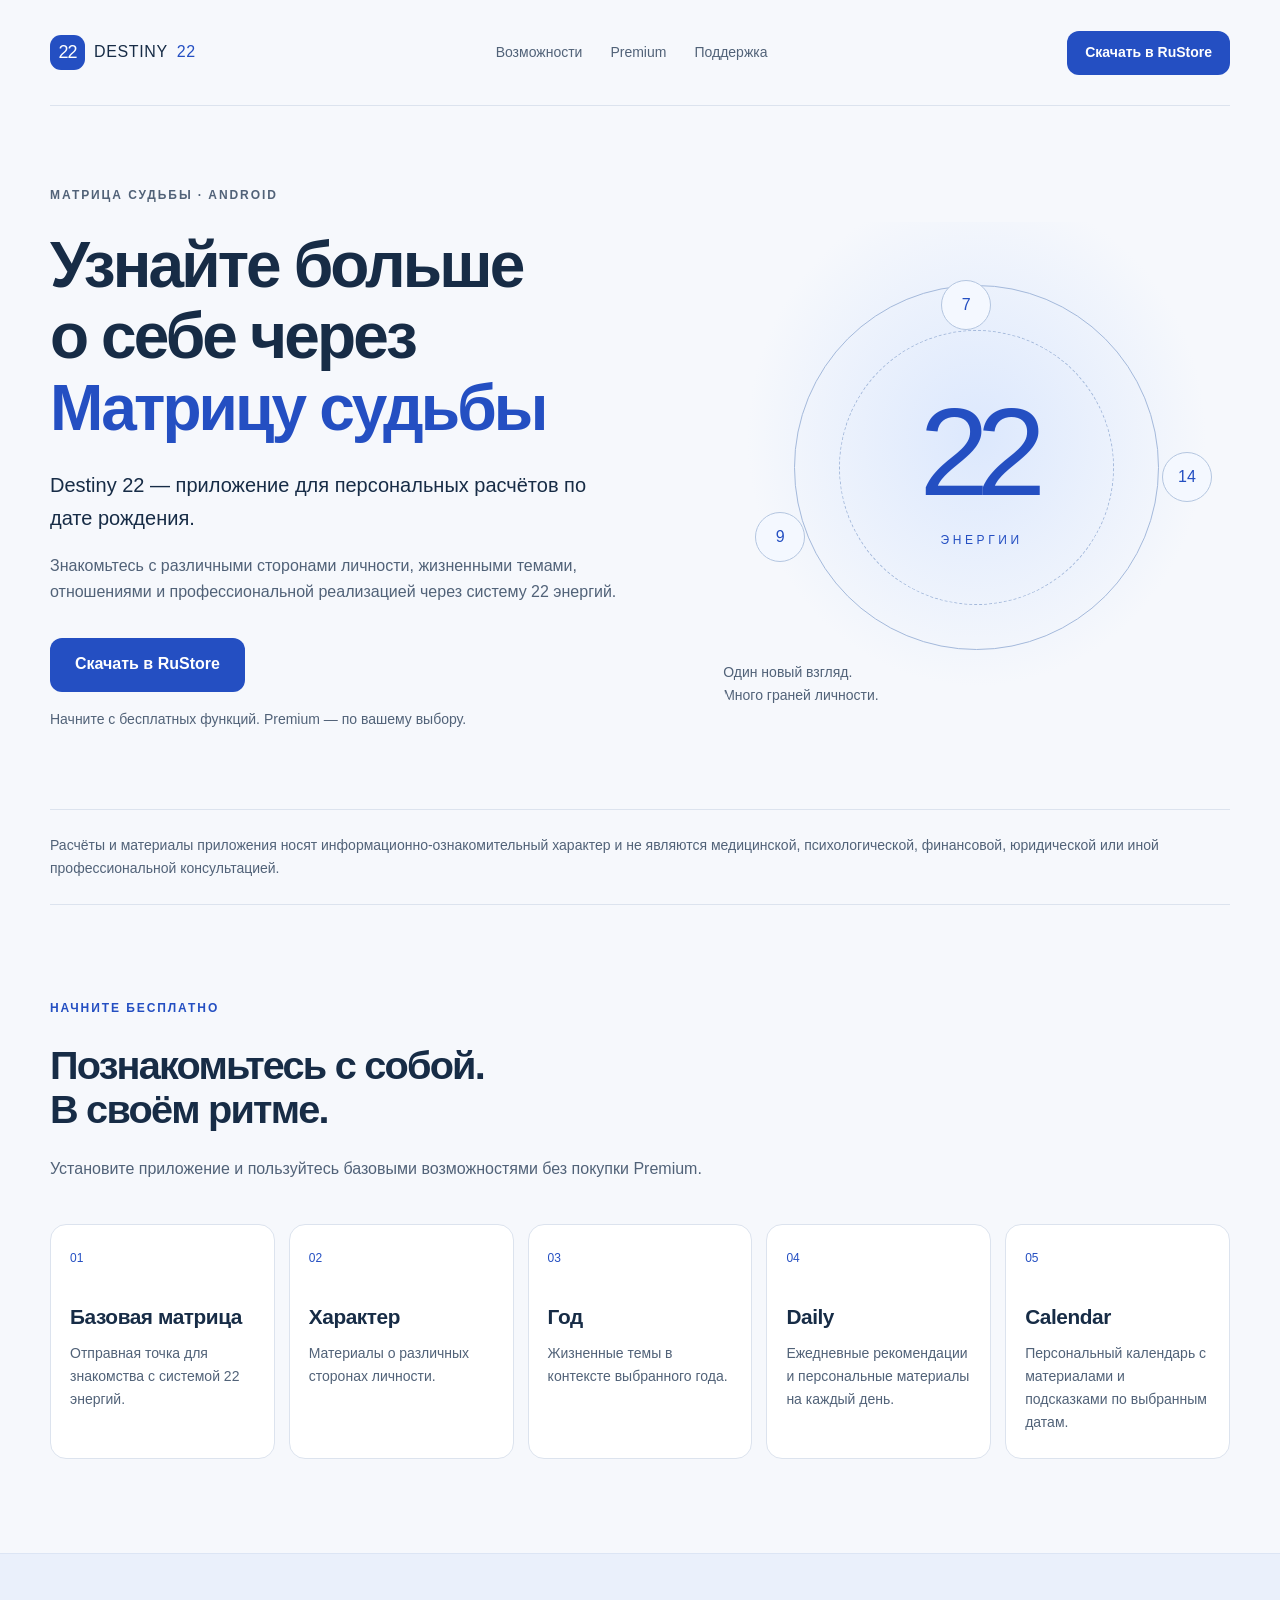
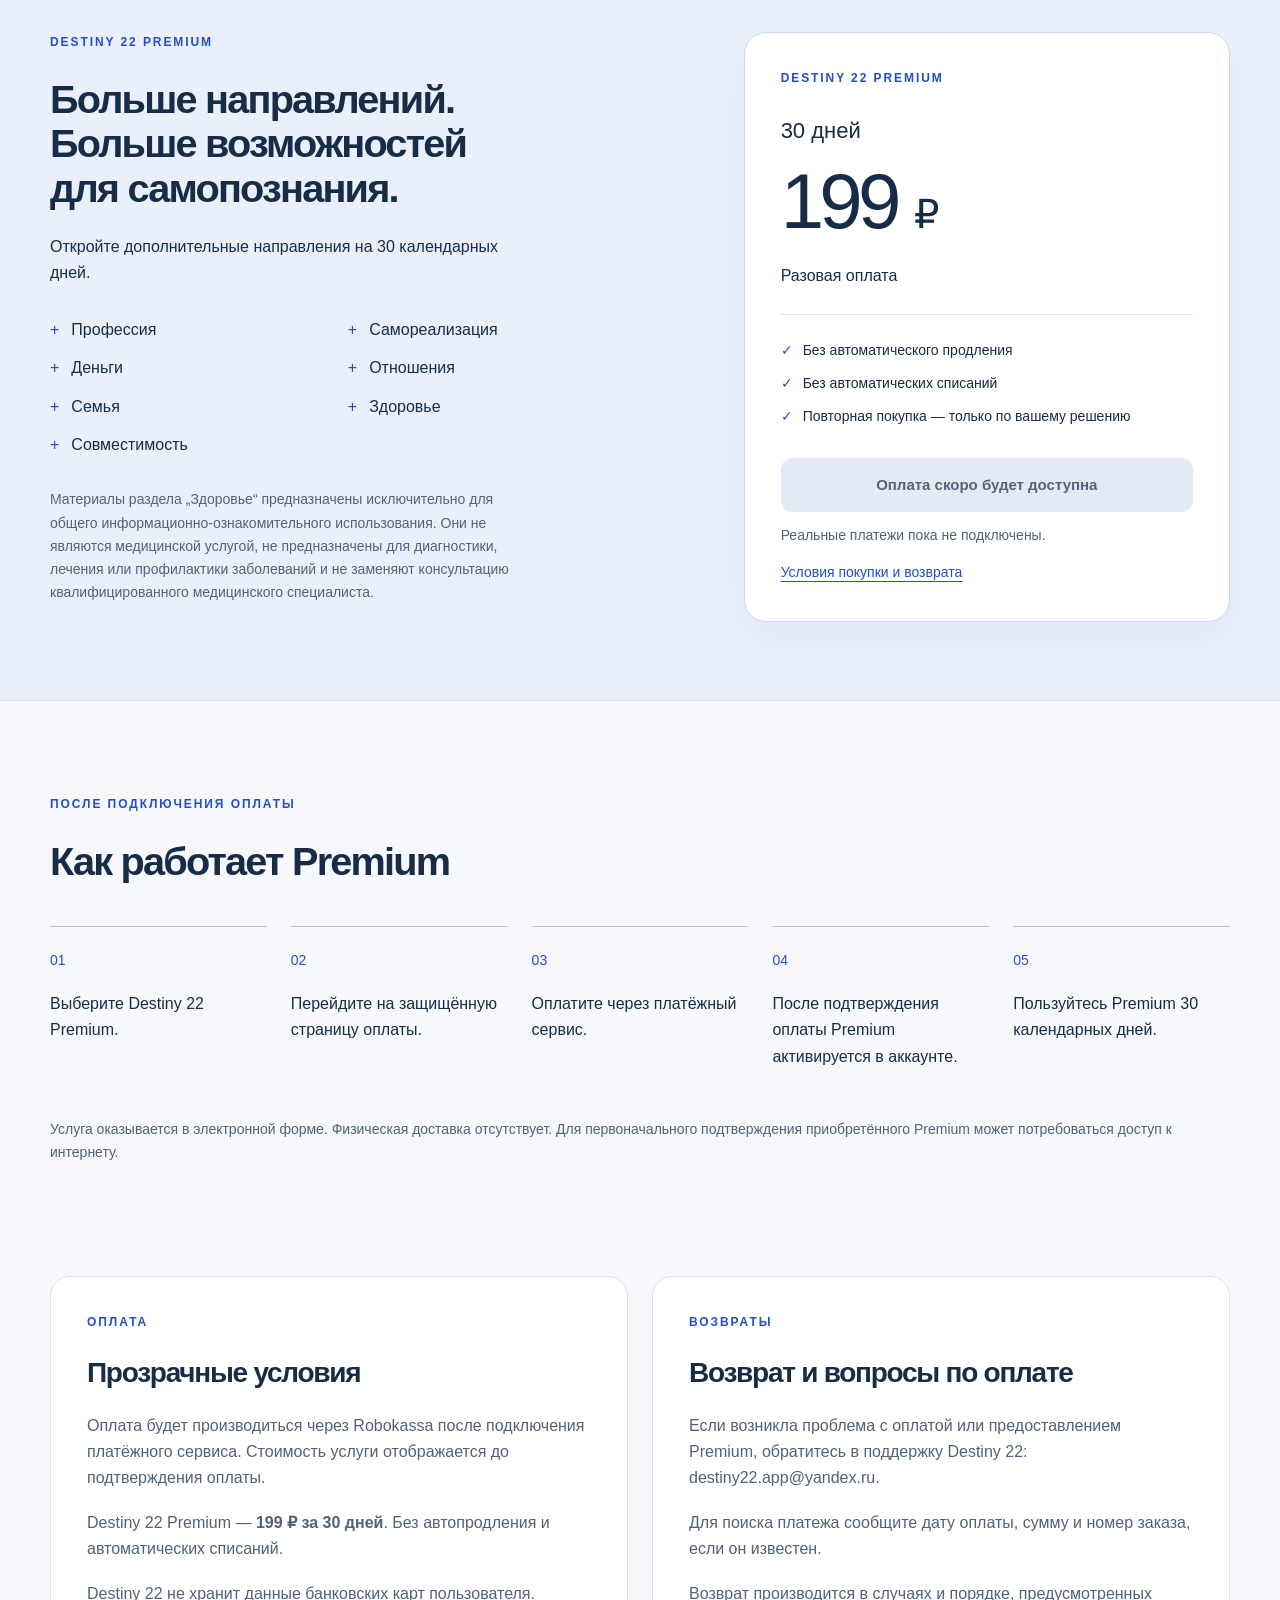
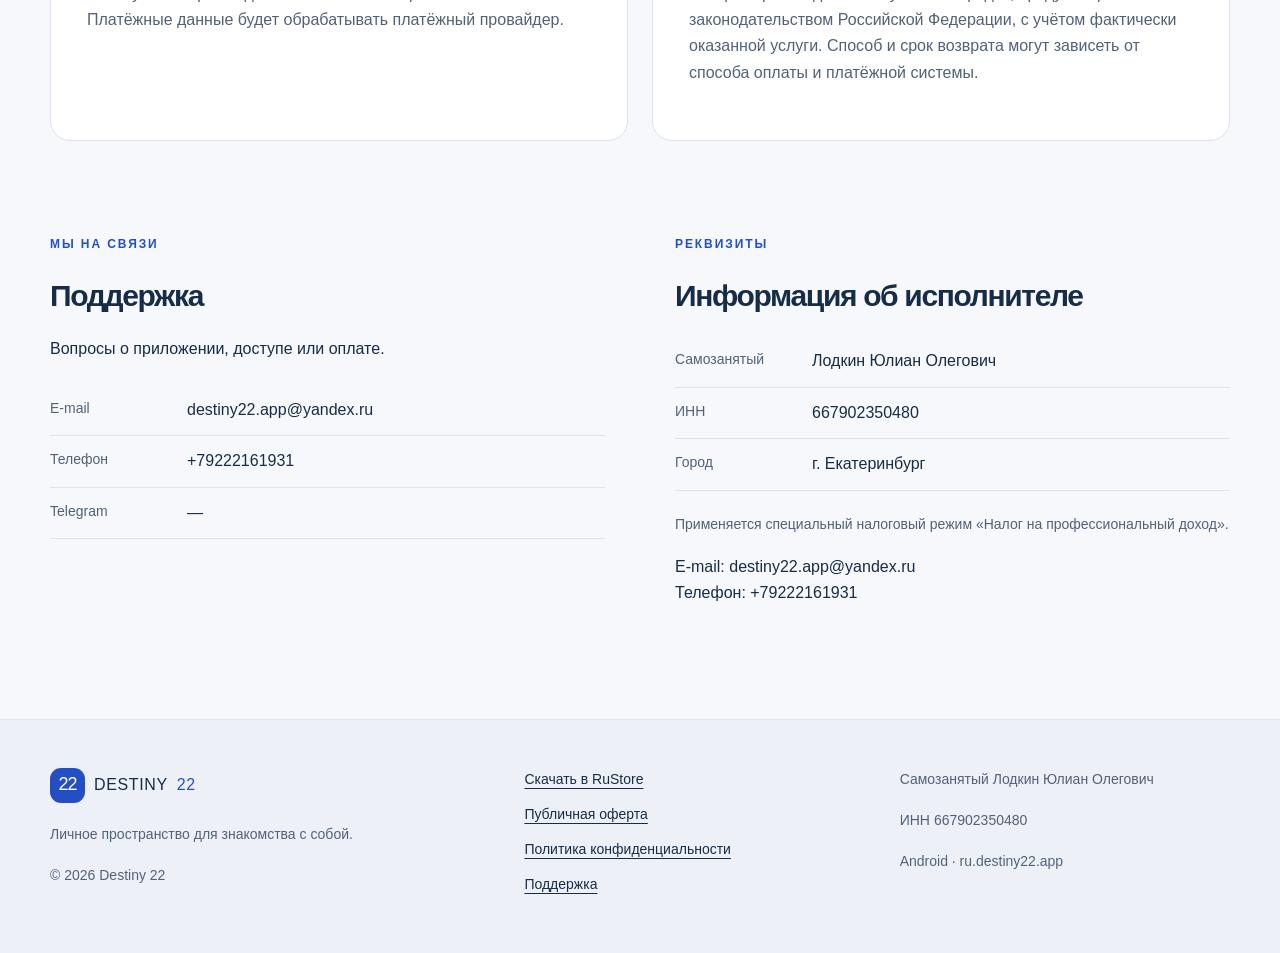
==== commit 9c0c4d35: "Update Premium heading" ====
--- a/index.html
+++ b/index.html
@@ -2,7 +2,7 @@
 <main id="main"><section class="hero wrap"><div class="hero-copy"><p class="eyebrow">МАТРИЦА СУДЬБЫ · ANDROID</p><h1>Узнайте больше<br>о себе через<br><span>Матрицу судьбы</span></h1><p class="lead">Destiny 22 — приложение для персональных расчётов по дате рождения.</p><p>Знакомьтесь с различными сторонами личности, жизненными темами, отношениями и профессиональной реализацией через систему 22 энергий.</p><a class="button" href="https://www.rustore.ru/catalog/app/ru.destiny22.app" target="_blank" rel="noopener noreferrer">Скачать в RuStore</a><p class="fine">Начните с бесплатных функций. Premium — по вашему выбору.</p></div><div class="hero-art" aria-hidden="true"><div class="orbit orbit-one"></div><div class="orbit orbit-two"></div><span class="energy e1">7</span><span class="energy e2">14</span><span class="energy e3">9</span><div class="center-number">22<small>ЭНЕРГИИ</small></div><div class="art-label">Один новый взгляд.<br>Много граней личности.</div></div></section>
 <div class="wrap"><p class="disclaimer">Расчёты и материалы приложения носят информационно-ознакомительный характер и не являются медицинской, психологической, финансовой, юридической или иной профессиональной консультацией.</p></div>
 <section class="section wrap" id="features"><div class="section-heading"><p class="eyebrow">НАЧНИТЕ БЕСПЛАТНО</p><h2>Познакомьтесь с собой.<br>В своём ритме.</h2><p>Установите приложение и пользуйтесь базовыми возможностями без покупки Premium.</p></div><div class="free-grid"><article class="feature"><span class="feature-num">01</span><h3>Базовая матрица</h3><p>Отправная точка для знакомства с системой 22 энергий.</p></article><article class="feature"><span class="feature-num">02</span><h3>Характер</h3><p>Материалы о различных сторонах личности.</p></article><article class="feature"><span class="feature-num">03</span><h3>Год</h3><p>Жизненные темы в контексте выбранного года.</p></article><article class="feature"><span class="feature-num">04</span><h3>Daily</h3><p>Ежедневные рекомендации и персональные материалы на каждый день.</p></article><article class="feature"><span class="feature-num">05</span><h3>Calendar</h3><p>Персональный календарь с материалами и подсказками по выбранным датам.</p></article>
-</div></section><section class="premium-section" id="premium"><div class="wrap premium-grid"><div><p class="eyebrow">DESTINY 22 PREMIUM</p><h2>Больше тем.<br>Больше пространства<br>для размышлений.</h2><p>Откройте дополнительные направления на 30 календарных дней.</p><ul class="premium-features"><li>Профессия</li><li>Самореализация</li><li>Деньги</li><li>Отношения</li><li>Семья</li><li>Здоровье</li><li>Совместимость</li>
+</div></section><section class="premium-section" id="premium"><div class="wrap premium-grid"><div><p class="eyebrow">DESTINY 22 PREMIUM</p><h2>Больше направлений.<br>Больше возможностей<br>для самопознания.</h2><p>Откройте дополнительные направления на 30 календарных дней.</p><ul class="premium-features"><li>Профессия</li><li>Самореализация</li><li>Деньги</li><li>Отношения</li><li>Семья</li><li>Здоровье</li><li>Совместимость</li>
 </ul><p class="fine">Материалы раздела „Здоровье“ предназначены исключительно для общего информационно-ознакомительного использования. Они не являются медицинской услугой, не предназначены для диагностики, лечения или профилактики заболеваний и не заменяют консультацию квалифицированного медицинского специалиста.</p></div><article class="price-card"><p class="eyebrow">DESTINY 22 PREMIUM</p><p class="duration">30 дней</p><p class="price">199 <span>₽</span></p><p>Разовая оплата</p><div class="price-divider"></div><ul class="checks"><li>Без автоматического продления</li><li>Без автоматических списаний</li><li>Повторная покупка — только по вашему решению</li></ul><div id="payment-slot"><button class="button payment-button" disabled aria-describedby="payment-status">Оплата скоро будет доступна</button></div><p class="fine" id="payment-status">Реальные платежи пока не подключены.</p><a class="text-link" href="offer/index.html">Условия покупки и возврата</a></article></div></section>
 <section class="section wrap" id="how"><div class="section-heading"><p class="eyebrow">ПОСЛЕ ПОДКЛЮЧЕНИЯ ОПЛАТЫ</p><h2>Как работает Premium</h2></div><ol class="steps"><li><span>01</span><p>Выберите Destiny 22 Premium.</p></li><li><span>02</span><p>Перейдите на защищённую страницу оплаты.</p></li><li><span>03</span><p>Оплатите через платёжный сервис.</p></li><li><span>04</span><p>После подтверждения оплаты Premium активируется в аккаунте.</p></li><li><span>05</span><p>Пользуйтесь Premium 30 календарных дней.</p></li>
 </ol><p class="fine">Услуга оказывается в электронной форме. Физическая доставка отсутствует. Для первоначального подтверждения приобретённого Premium может потребоваться доступ к интернету.</p></section>
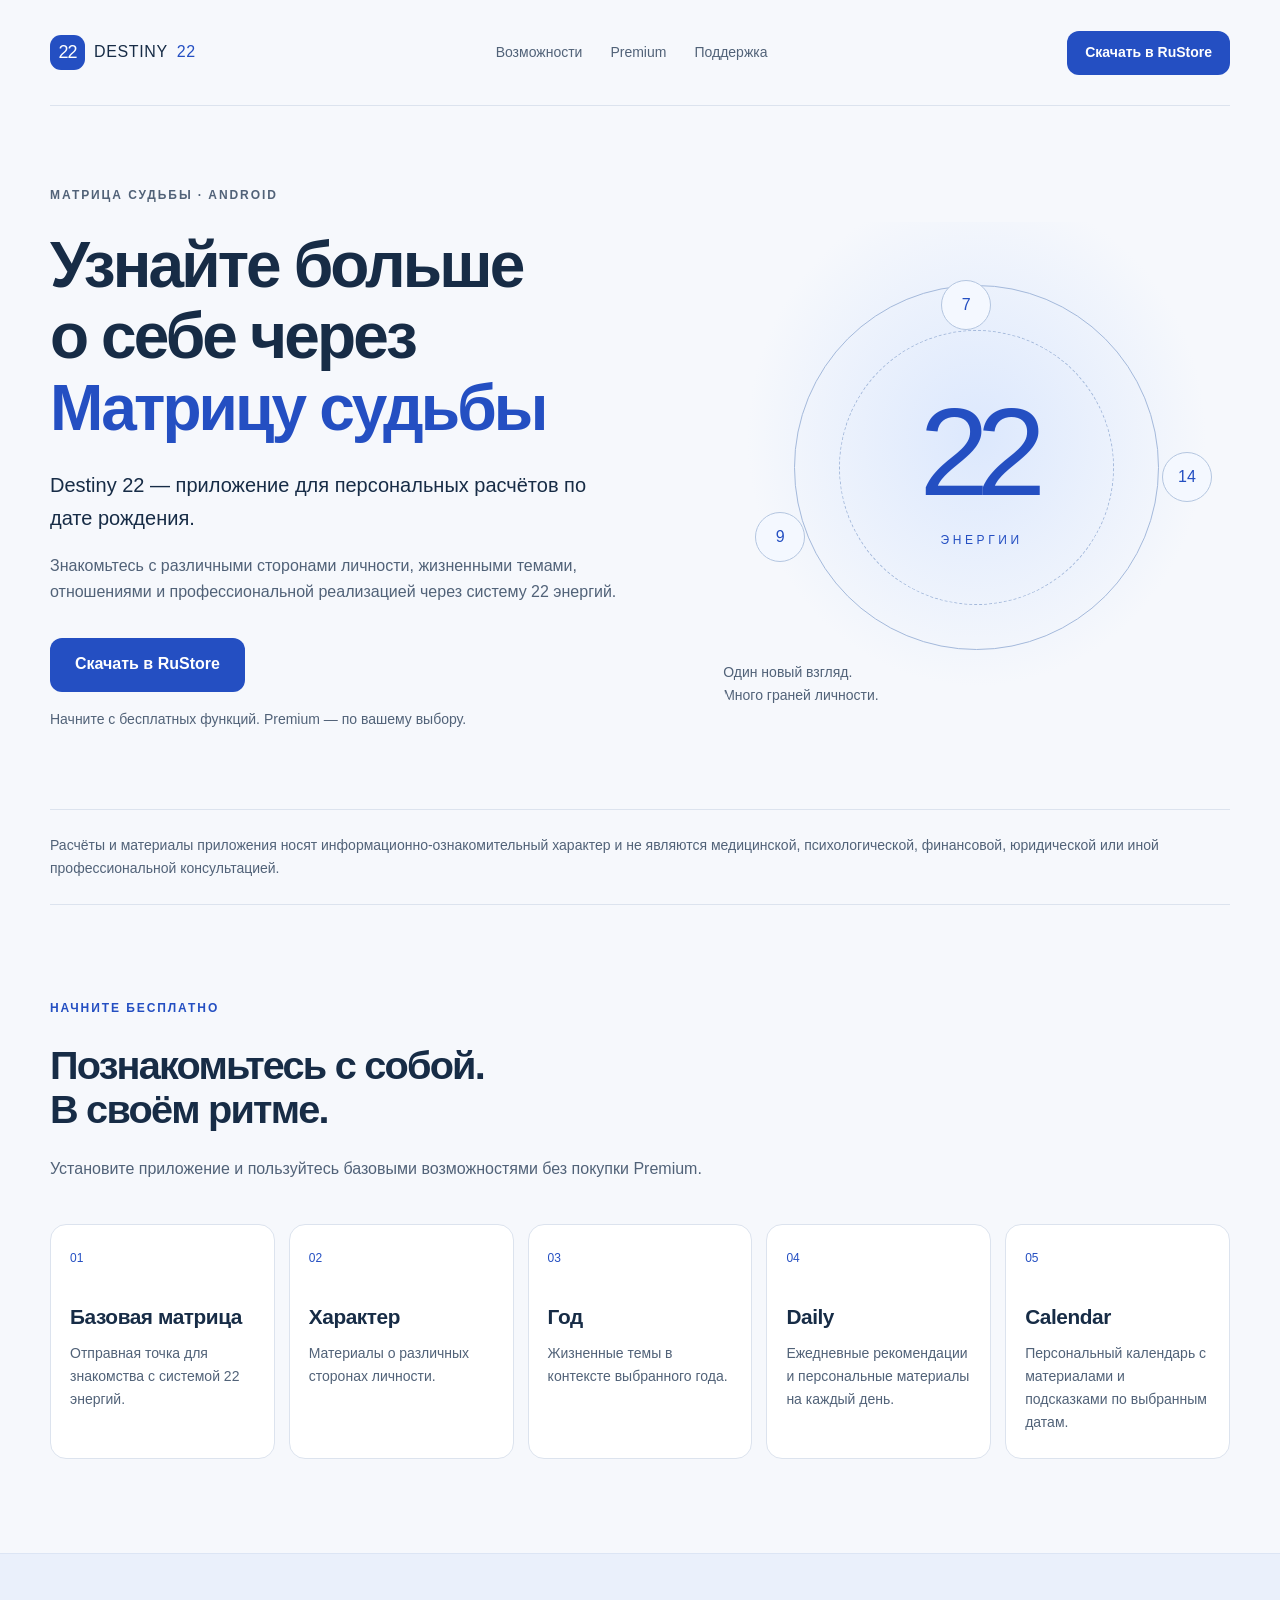
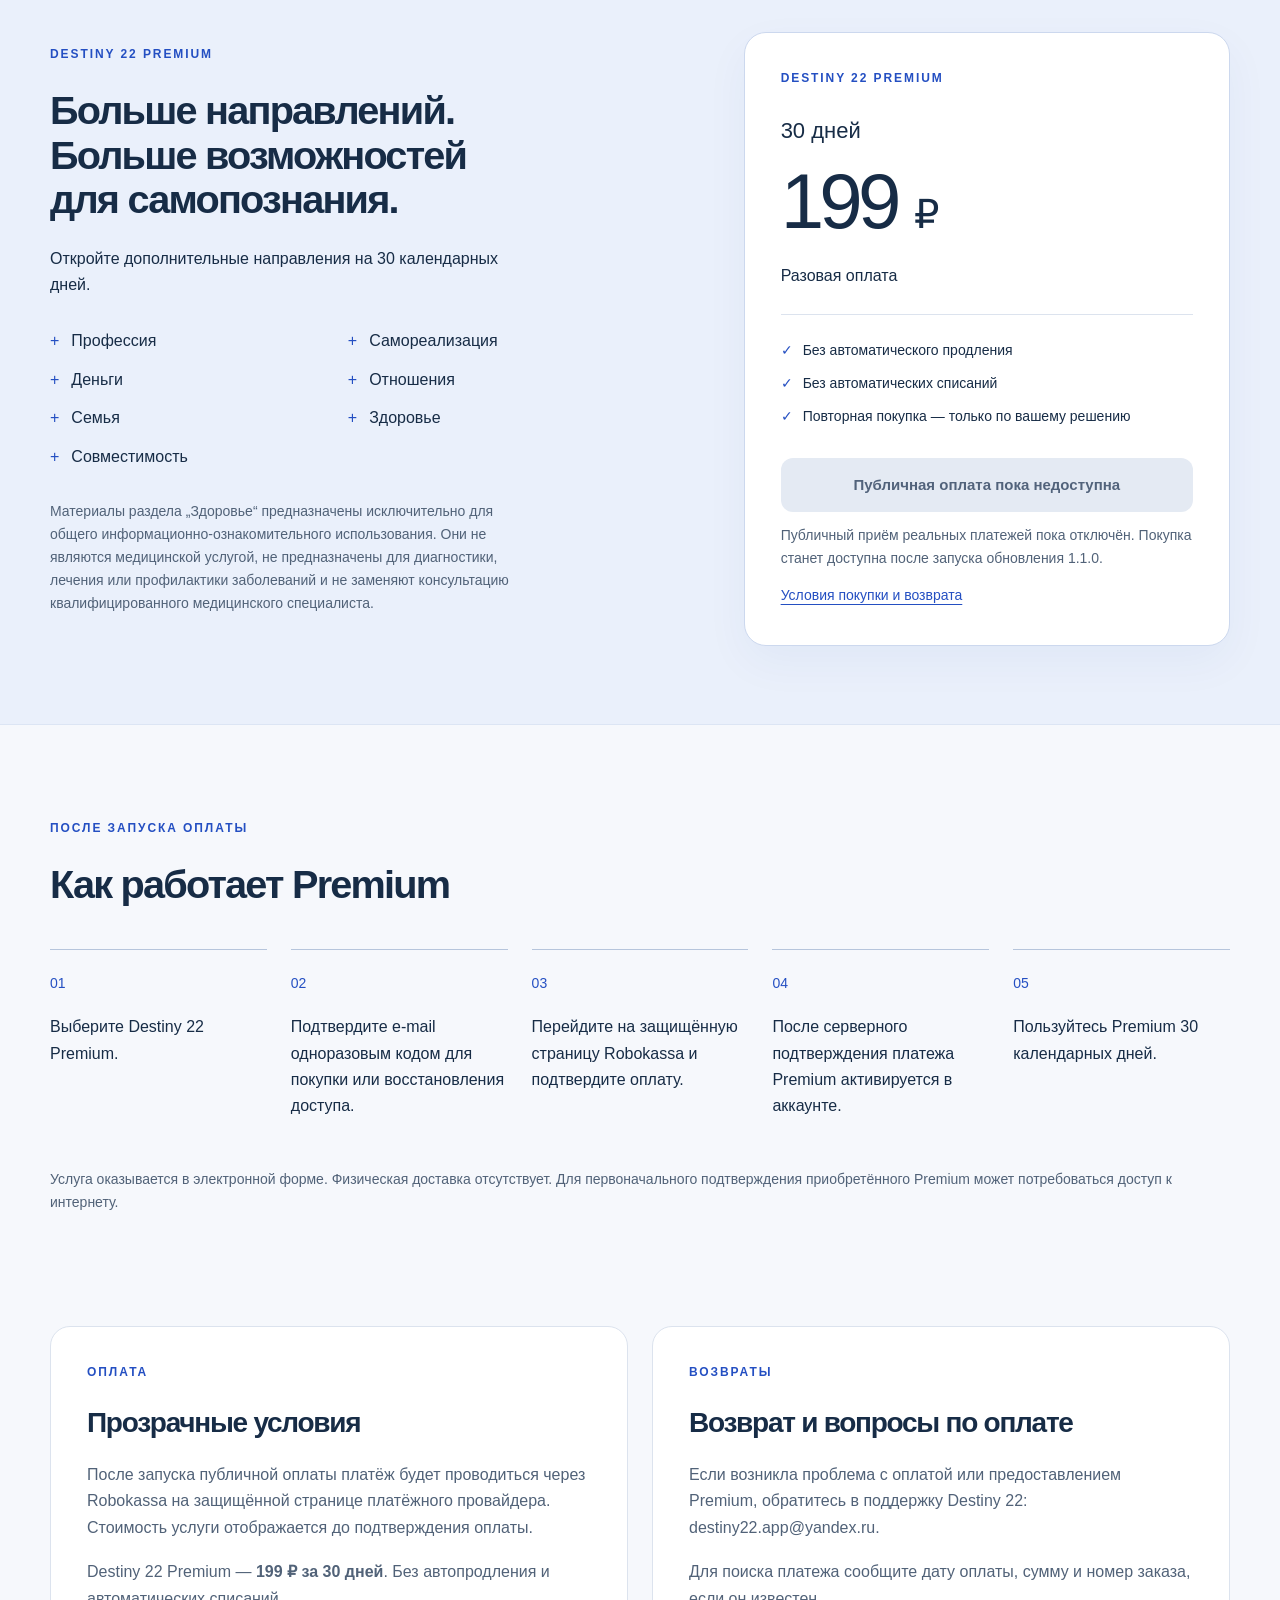
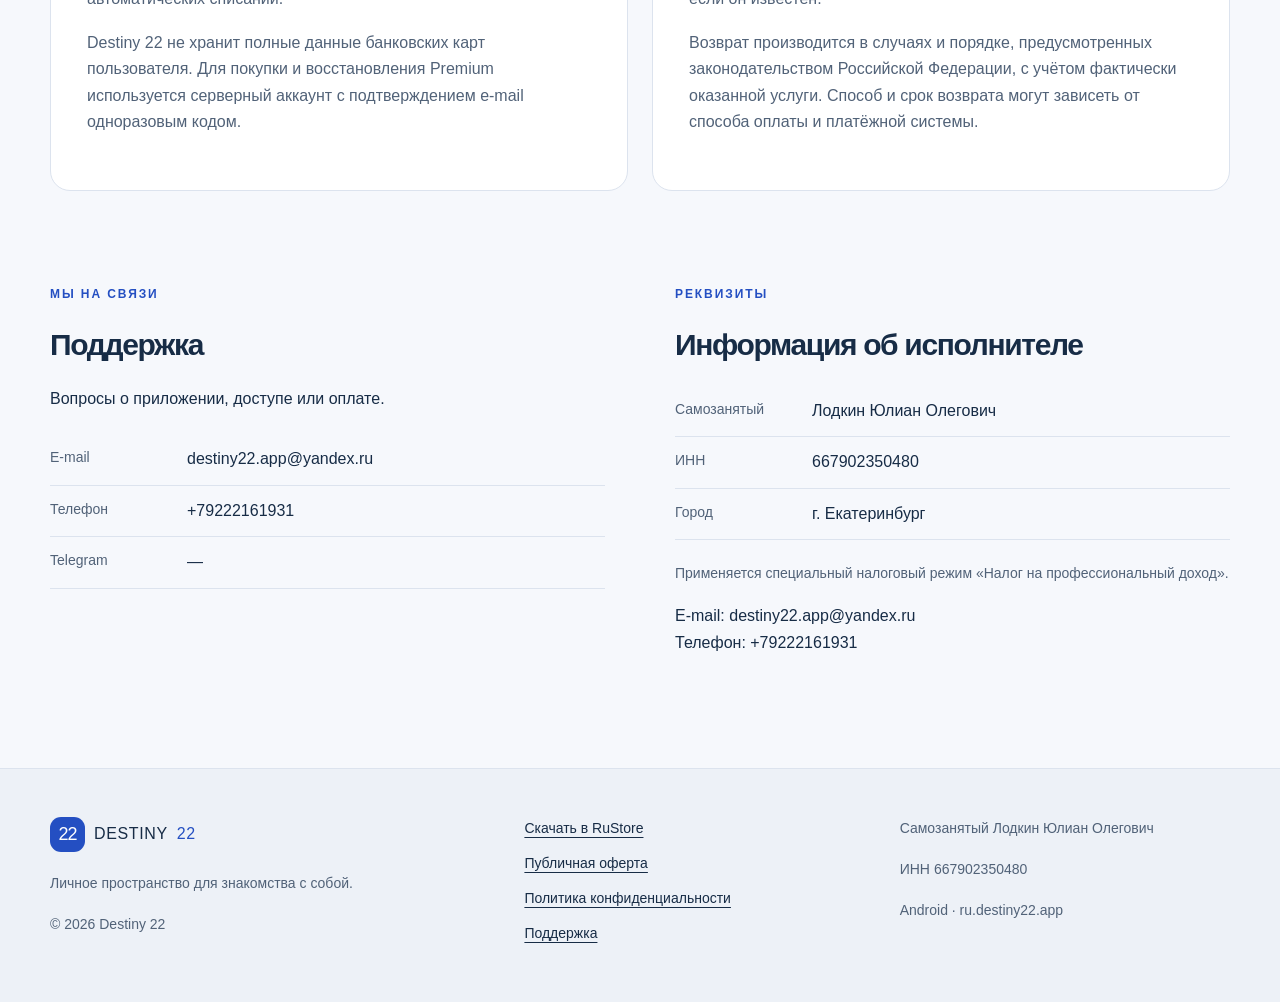
==== commit d7c76394: "Align landing page with Destiny 22 1.1.0 payment flow" ====
--- a/index.html
+++ b/index.html
@@ -3,8 +3,8 @@
 <div class="wrap"><p class="disclaimer">Расчёты и материалы приложения носят информационно-ознакомительный характер и не являются медицинской, психологической, финансовой, юридической или иной профессиональной консультацией.</p></div>
 <section class="section wrap" id="features"><div class="section-heading"><p class="eyebrow">НАЧНИТЕ БЕСПЛАТНО</p><h2>Познакомьтесь с собой.<br>В своём ритме.</h2><p>Установите приложение и пользуйтесь базовыми возможностями без покупки Premium.</p></div><div class="free-grid"><article class="feature"><span class="feature-num">01</span><h3>Базовая матрица</h3><p>Отправная точка для знакомства с системой 22 энергий.</p></article><article class="feature"><span class="feature-num">02</span><h3>Характер</h3><p>Материалы о различных сторонах личности.</p></article><article class="feature"><span class="feature-num">03</span><h3>Год</h3><p>Жизненные темы в контексте выбранного года.</p></article><article class="feature"><span class="feature-num">04</span><h3>Daily</h3><p>Ежедневные рекомендации и персональные материалы на каждый день.</p></article><article class="feature"><span class="feature-num">05</span><h3>Calendar</h3><p>Персональный календарь с материалами и подсказками по выбранным датам.</p></article>
 </div></section><section class="premium-section" id="premium"><div class="wrap premium-grid"><div><p class="eyebrow">DESTINY 22 PREMIUM</p><h2>Больше направлений.<br>Больше возможностей<br>для самопознания.</h2><p>Откройте дополнительные направления на 30 календарных дней.</p><ul class="premium-features"><li>Профессия</li><li>Самореализация</li><li>Деньги</li><li>Отношения</li><li>Семья</li><li>Здоровье</li><li>Совместимость</li>
-</ul><p class="fine">Материалы раздела „Здоровье“ предназначены исключительно для общего информационно-ознакомительного использования. Они не являются медицинской услугой, не предназначены для диагностики, лечения или профилактики заболеваний и не заменяют консультацию квалифицированного медицинского специалиста.</p></div><article class="price-card"><p class="eyebrow">DESTINY 22 PREMIUM</p><p class="duration">30 дней</p><p class="price">199 <span>₽</span></p><p>Разовая оплата</p><div class="price-divider"></div><ul class="checks"><li>Без автоматического продления</li><li>Без автоматических списаний</li><li>Повторная покупка — только по вашему решению</li></ul><div id="payment-slot"><button class="button payment-button" disabled aria-describedby="payment-status">Оплата скоро будет доступна</button></div><p class="fine" id="payment-status">Реальные платежи пока не подключены.</p><a class="text-link" href="offer/index.html">Условия покупки и возврата</a></article></div></section>
-<section class="section wrap" id="how"><div class="section-heading"><p class="eyebrow">ПОСЛЕ ПОДКЛЮЧЕНИЯ ОПЛАТЫ</p><h2>Как работает Premium</h2></div><ol class="steps"><li><span>01</span><p>Выберите Destiny 22 Premium.</p></li><li><span>02</span><p>Перейдите на защищённую страницу оплаты.</p></li><li><span>03</span><p>Оплатите через платёжный сервис.</p></li><li><span>04</span><p>После подтверждения оплаты Premium активируется в аккаунте.</p></li><li><span>05</span><p>Пользуйтесь Premium 30 календарных дней.</p></li>
+</ul><p class="fine">Материалы раздела „Здоровье“ предназначены исключительно для общего информационно-ознакомительного использования. Они не являются медицинской услугой, не предназначены для диагностики, лечения или профилактики заболеваний и не заменяют консультацию квалифицированного медицинского специалиста.</p></div><article class="price-card"><p class="eyebrow">DESTINY 22 PREMIUM</p><p class="duration">30 дней</p><p class="price">199 <span>₽</span></p><p>Разовая оплата</p><div class="price-divider"></div><ul class="checks"><li>Без автоматического продления</li><li>Без автоматических списаний</li><li>Повторная покупка — только по вашему решению</li></ul><div id="payment-slot"><button class="button payment-button" disabled aria-describedby="payment-status">Публичная оплата пока недоступна</button></div><p class="fine" id="payment-status">Публичный приём реальных платежей пока отключён. Покупка станет доступна после запуска обновления 1.1.0.</p><a class="text-link" href="offer/index.html">Условия покупки и возврата</a></article></div></section>
+<section class="section wrap" id="how"><div class="section-heading"><p class="eyebrow">ПОСЛЕ ЗАПУСКА ОПЛАТЫ</p><h2>Как работает Premium</h2></div><ol class="steps"><li><span>01</span><p>Выберите Destiny 22 Premium.</p></li><li><span>02</span><p>Подтвердите e-mail одноразовым кодом для покупки или восстановления доступа.</p></li><li><span>03</span><p>Перейдите на защищённую страницу Robokassa и подтвердите оплату.</p></li><li><span>04</span><p>После серверного подтверждения платежа Premium активируется в аккаунте.</p></li><li><span>05</span><p>Пользуйтесь Premium 30 календарных дней.</p></li>
 </ol><p class="fine">Услуга оказывается в электронной форме. Физическая доставка отсутствует. Для первоначального подтверждения приобретённого Premium может потребоваться доступ к интернету.</p></section>
-<section class="wrap info-grid"><article class="info-card"><p class="eyebrow">ОПЛАТА</p><h2>Прозрачные условия</h2><p>Оплата будет производиться через Robokassa после подключения платёжного сервиса. Стоимость услуги отображается до подтверждения оплаты.</p><p>Destiny 22 Premium — <strong>199 ₽ за 30 дней</strong>. Без автопродления и автоматических списаний.</p><p>Destiny 22 не хранит данные банковских карт пользователя. Платёжные данные будет обрабатывать платёжный провайдер.</p></article><article class="info-card" id="refunds"><p class="eyebrow">ВОЗВРАТЫ</p><h2>Возврат и вопросы по оплате</h2><p>Если возникла проблема с оплатой или предоставлением Premium, обратитесь в поддержку Destiny 22: <span data-contact="email">destiny22.app@yandex.ru</span>.</p><p>Для поиска платежа сообщите дату оплаты, сумму и номер заказа, если он известен.</p><p>Возврат производится в случаях и порядке, предусмотренных законодательством Российской Федерации, с учётом фактически оказанной услуги. Способ и срок возврата могут зависеть от способа оплаты и платёжной системы.</p></article></section>
+<section class="wrap info-grid"><article class="info-card"><p class="eyebrow">ОПЛАТА</p><h2>Прозрачные условия</h2><p>После запуска публичной оплаты платёж будет проводиться через Robokassa на защищённой странице платёжного провайдера. Стоимость услуги отображается до подтверждения оплаты.</p><p>Destiny 22 Premium — <strong>199 ₽ за 30 дней</strong>. Без автопродления и автоматических списаний.</p><p>Destiny 22 не хранит полные данные банковских карт пользователя. Для покупки и восстановления Premium используется серверный аккаунт с подтверждением e-mail одноразовым кодом.</p></article><article class="info-card" id="refunds"><p class="eyebrow">ВОЗВРАТЫ</p><h2>Возврат и вопросы по оплате</h2><p>Если возникла проблема с оплатой или предоставлением Premium, обратитесь в поддержку Destiny 22: <span data-contact="email">destiny22.app@yandex.ru</span>.</p><p>Для поиска платежа сообщите дату оплаты, сумму и номер заказа, если он известен.</p><p>Возврат производится в случаях и порядке, предусмотренных законодательством Российской Федерации, с учётом фактически оказанной услуги. Способ и срок возврата могут зависеть от способа оплаты и платёжной системы.</p></article></section>
 <section class="section wrap contact-grid"><article id="support"><p class="eyebrow">МЫ НА СВЯЗИ</p><h2>Поддержка</h2><p>Вопросы о приложении, доступе или оплате.</p><dl class="details"><div><dt>E-mail</dt><dd><span data-contact="email">destiny22.app@yandex.ru</span></dd></div><div><dt>Телефон</dt><dd><span data-contact="phone">+79222161931</span></dd></div><div><dt>Telegram</dt><dd><span data-contact="telegram">—</span></dd></div></dl></article><article><p class="eyebrow">РЕКВИЗИТЫ</p><h2>Информация об исполнителе</h2><dl class="details"><div><dt>Самозанятый</dt><dd data-field="fullName">Лодкин Юлиан Олегович</dd></div><div><dt>ИНН</dt><dd data-field="inn">667902350480</dd></div><div><dt>Город</dt><dd data-field="city">г. Екатеринбург</dd></div></dl><p class="fine">Применяется специальный налоговый режим «Налог на профессиональный доход».</p><p>E-mail: <span data-contact="email">destiny22.app@yandex.ru</span><br>Телефон: <span data-contact="phone">+79222161931</span></p></article></section></main><footer class="footer"><div class="wrap footer-grid"><div><a class="brand" href="index.html"><span class="mark">22</span> DESTINY <b>22</b></a><p>Личное пространство для знакомства с собой.</p><p class="fine">© 2026 Destiny 22</p></div><nav aria-label="Ссылки в подвале"><a href="https://www.rustore.ru/catalog/app/ru.destiny22.app" target="_blank" rel="noopener noreferrer">Скачать в RuStore</a><a href="offer/index.html">Публичная оферта</a><a href="privacy/index.html">Политика конфиденциальности</a><a href="index.html#support">Поддержка</a></nav><div><p>Самозанятый <span data-field="fullName">Лодкин Юлиан Олегович</span></p><p>ИНН <span data-field="inn">667902350480</span></p><p class="fine">Android · ru.destiny22.app</p></div></div></footer></body></html>
